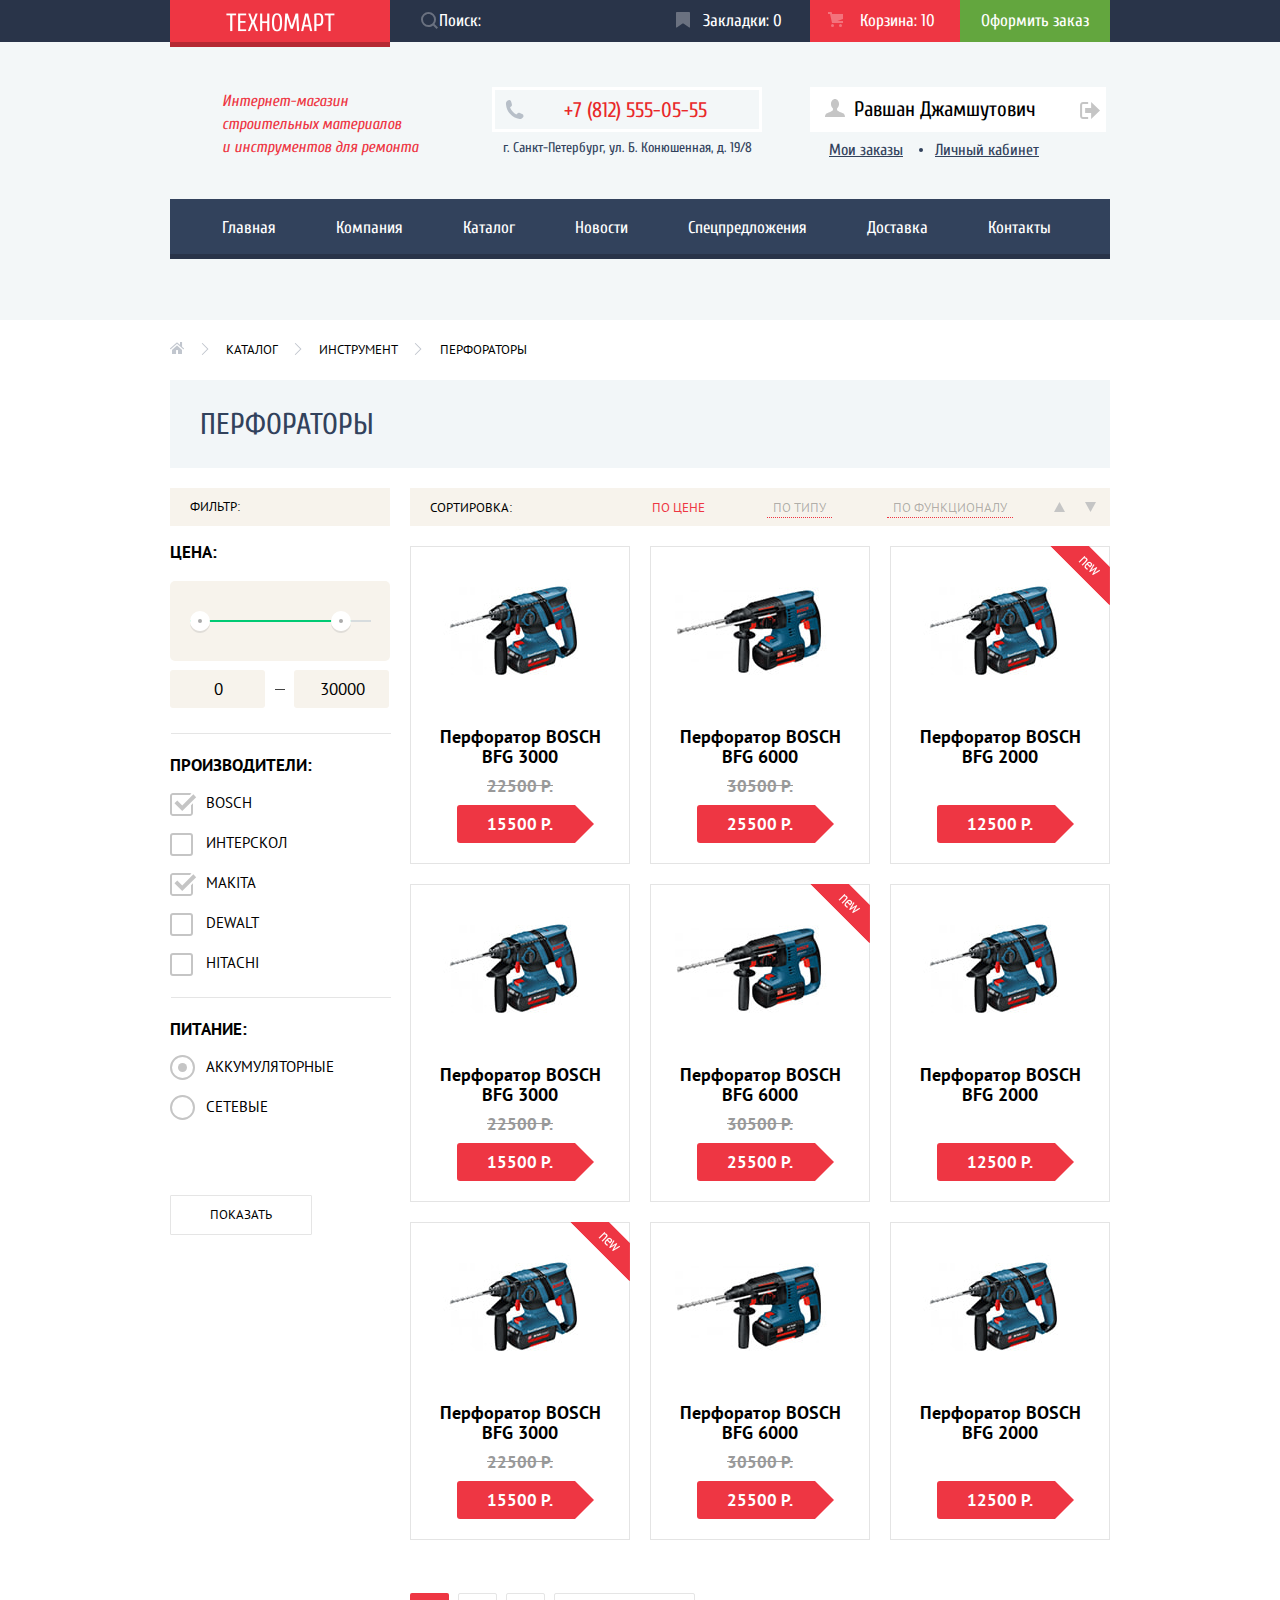
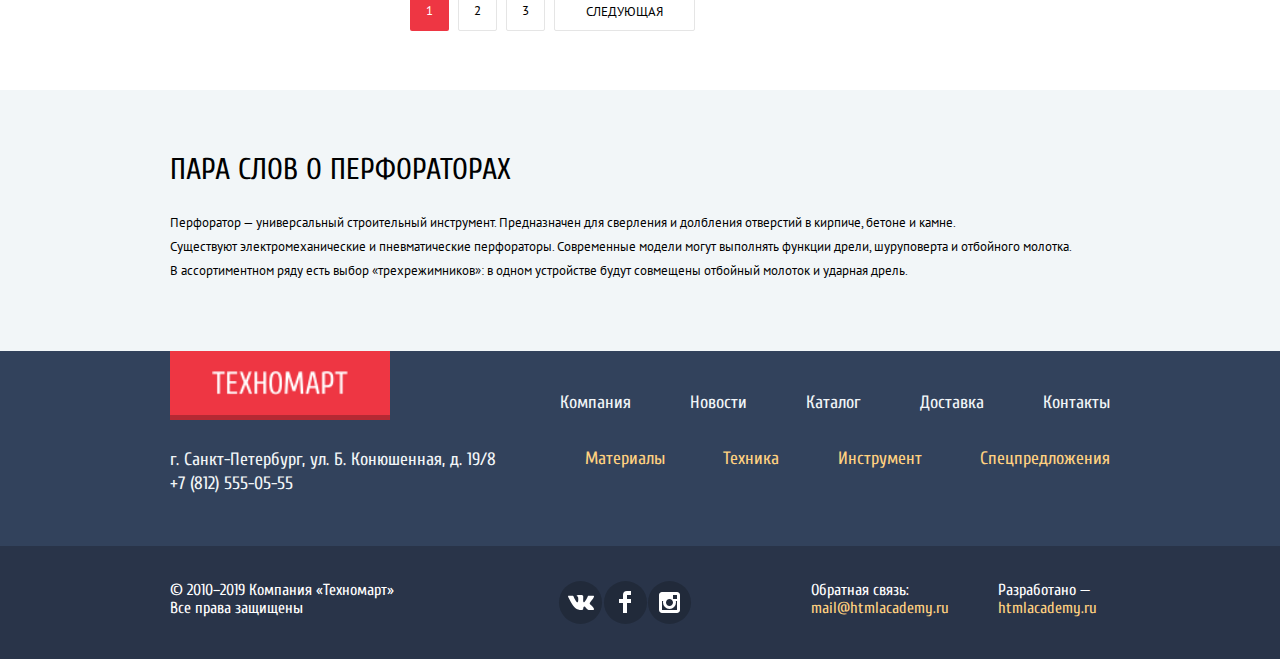
==== catalog.html @ a57664f5 "Правки по базовым криетриям v1" ====
<!DOCTYPE html>
<html lang="ru">
  <head>
    <meta http-equiv="content-type" content="text/html; charset=utf-8">
    <title>HTML Academy: Каталог - Техномарт</title>
    <link href="https://fonts.googleapis.com/css?family=Cuprum:400,400i,700&display=swap&subset=cyrillic" rel="stylesheet">
    <link href="https://fonts.googleapis.com/css?family=PT+Sans:400,700&display=swap&subset=cyrillic" rel="stylesheet">
    <link rel="stylesheet" href="css/normalize.css">
    <link rel="stylesheet" href="css/style-catalog.css">
  </head>

  <body>
    <header class="header">
      <div class="header__top">
        <div class="container">
          <div class="logo">
            <a href="index.html">
              <img src="img/logo.png" width="109" height="18" alt="Логотип" class="header__logo">
            </a>
          </div>
          <form class="options-form" action="#" method="post">
            <input type="search" name="options-search" placeholder="Поиск:"  class="search-input search-input_type_input" id="search-field"> 
            <label for="search-field">&nbsp;</label>
          </form> 
          <div class="header__options">
            <ul class="options-list">
              <li class="options-list__item">
                <a class="options-list__bookmarks-link" href="#">Закладки: 0</a>
              </li>
              <li class="options-list__item">
                <a class="options-list__cart-link" href="#">Корзина: 10</a>
              </li>
              <li class="options-list__item">
                <a class="options-list__issue-link" href="#">Оформить заказ</a>
              </li> 
            </ul>
          </div>
        </div>
      </div>
        <div class="container">
          <div class="header__inner">
            <p class="header__dscr"><em>Интернет-магазин
            строительных материалов<br>
            и инструментов
            для ремонта</em></p>
            <div class="header-contacts">  
              <span class="header-contacts__number">+7 (812) 555-05-55</span>
              <span class="header-contacts__address">г. Санкт-Петербург, ул. Б.     Конюшенная, д. 19/8</span>
            </div>
            <div class="personal">
              <div class="personal__top">
                <a class="personal__name" href="#"><span  class="personal__name-text">Равшан Джамшутович</span></a>
                <a class="personal__logout" href="#">
                  <svg class="personal__logout-icon" xmlns="http://www.w3.org/2000/svg" width="21" height="17" viewBox="0 0 21 17"><g fill="#c5c5c5"><path class="personal__logout-icon" fill="#c5c5c5" d="M21 8.5L12.125 0v6h-6v5h6v6z"/><path class="personal__logout-icon" fill="#c5c5c5" d="M3.106 13.952V3.048c.018-.376.171-1.057 1.01-1.057h5.027V0H4.116C1.938 0 1.112 1.81 1.087 3.027v10.946C1.112 15.189 1.938 17 4.116 17h5.027v-1.99H4.116c-.839 0-.992-.683-1.01-1.058z"/></g></svg>
                </a>
              </div>
              <div class="personal__bottom">
                <a class="personal__orders" href="#">Мои заказы</a>
                <a class="personal__cabinet" href="#">Личный кабинет</a>
              </div> 
            </div>
          </div>   
          <nav class="menu">
            <ul class="menu-list">
              <li class="menu-list__item"><a class="menu-list__link" href="#">Главная</a></li>
              <li class="menu-list__item"><a class="menu-list__link" href="#">Компания</a></li>
              <li class="menu-list__item"><a class="menu-list__link" href="#">Каталог</a></li>
              <li class="menu-list__item"><a class="menu-list__link" href="#">Новости</a></li>
              <li class="menu-list__item"><a class="menu-list__link" href="#">Спецпредложения</a></li>
              <li class="menu-list__item"><a class="menu-list__link" href="#">Доставка</a></li>
              <li class="menu-list__item"><a class="menu-list__link" href="#">Контакты</a></li>
            </ul>
          </nav> 
        </div>
    </header>
    
    <main>
      <section class="top-catalog">
        <div class="container">
          <ul class="breadcrumbs">
            <li><a class="breadcrumbs__home" href="index.html"><img src="img/icon-home.png" alt="Иконка дома"></a></li>
            <li class="breadcrumbs__item"><a class="breadcrumbs__link" href="#">Каталог</a></li>
            <li class="breadcrumbs__item"><a class="breadcrumbs__link" href="#">Инструмент</a></li>
            <li class="breadcrumbs__item"><a class="breadcrumbs__link breadcrums__link-current" href="#">Перфораторы</a></li>
          </ul>
          <h1 class="top-catalog__title">Перфораторы</h1>
        </div>
      </section>

      <section class="catalog-inner">
        <div class="container">
          <div class="filter">
            <h2 class="visually-hidden">Фильтр товаров</h2>
            <div class="filter__price">
              <span class="filter__price-title">Фильтр:</span>
              <div class="filter__range">
                <h3 class="filter__range-name">Цена:</h3>
                <div class="filter__range-top">
                  <div class="filter__range-input"></div>
                </div>
                <div class="filter__range-bottom">
                  <input type="number" name="min-price" value="0" class="filter__price-start">
                  <input type="number" name="max-price" value="30000" class="filter__price-end">
                </div> 
              </div>
            </div>
            <form class="filter__brands" action="#" method="POST">
              <fieldset class="filter__brands-fieldset">
                <legend class="filter__brands-name" >Производители:</legend>
                <ul class="filter__brands-list">
                  <li class="filter__option">
                    <input class="filter-input filter-input_type_checkbox visually-hidden"  type="checkbox" name="bosch" id="brand-bosch"  checked>
                    <label for="brand-bosch" class="filter__label">BOSCH</label>
                  </li>
                  <li class="filter__option">
                    <input class="filter-input filter-input_type_checkbox visually-hidden"  type="checkbox" name="inter" id="brand-inter">
                    <label for="brand-inter" class="filter__label">ИНТЕРСКОЛ</label>
                  </li>
                  <li class="filter__option">
                    <input class="filter-input filter-input_type_checkbox visually-hidden"  type="checkbox" name="makita" id="brand-makita"  checked>
                    <label for="brand-makita" class="filter__label">MAKITA</label>
                  </li>
                  <li class="filter__option">
                    <input class="filter-input filter-input_type_checkbox visually-hidden"  type="checkbox" name="dewalt" id="brand-dewalt">
                    <label for="brand-dewalt" class="filter__label">DEWALT</label>
                  </li>
                  <li class="filter__option">
                    <input class="filter-input filter-input_type_checkbox visually-hidden"  type="checkbox" name="hitachi" id="brand-hitachi">
                    <label for="brand-hitachi" class="filter__label">HITACHI</label>
                  </li>
                </ul>
              </fieldset>
              <fieldset class="filter__brands-fieldset">
                <legend class="filter__brands-name">Питание:</legend>
                <ul class="filter-power"> 
                  <li class="filter__option">
                    <input class="filter-input filter-input_type_radio visually-hidden"   type="radio" name="power-radio" id="battery" checked>
                    <label for="battery" class="filter__label">АККУМУЛЯТОРНЫЕ</label>
                  </li>
                  <li class="filter__option">
                    <input class="filter-input filter-input_type_radio visually-hidden"   type="radio" name="power-radio" id="web">
                    <label for="web" class="filter__label">СЕТЕВЫЕ</label>
                  </li>
                </ul>
              </fieldset>  
                <input type="submit" class="filter__btn" value="Показать">
            </form>
          </div>
        
        <div class="products">
          <div class="products__sorting">
            <span class="products__sorting-name">Сортировка:</span> 
            <ul class="sorting-list"> 
              <li class="sorting-list__item"><button class="sorting-list__btn sorting-list__btn_current" type="button">По цене</button></li>
              <li class="sorting-list__item"><button class="sorting-list__btn" type="button">По типу</button></li>
              <li class="sorting-list__item"><button class="sorting-list__btn" type="button">По функционалу</button></li>
              <li class="sorting-list__item">
                <div>
                  <a href="#" class="products__sorting-dirup">
                    <svg xmlns="http://www.w3.org/2000/svg" width="11" height="10" viewBox="0 0 11 10"><path class="dirup-path" fill="#c5c5c5" d="M5.5 0L0 10h11z"/></svg>
                  </a>
                  <a href="#" class="products__sorting-dirdown">
                    <svg xmlns="http://www.w3.org/2000/svg" width="11" height="10" viewBox="0 0 11 10"><path class="dirdown-path" fill="#c5c5c5" d="M5.5 10L0 0h11"/></svg>
                  </a>
                </div>
              </li>
            </ul>
          </div>
          <h2 class="visually-hidden">Список продуктов</h2>
          <ul class="products__list">
            <li class="product__list-item">
              <div class="action">
                <a class="action__btn-buy" href="#">Купить</a>
                <button type="button" class="action__btn-bookmarks">В Закладки</button>
              </div>
              <img src="img/perforator-1.jpg" alt="Перфоратор BOSCH BFG 3000">
              <h3 class="product__list-title">
                <a href="#">
                  <span class="product__list-name">Перфоратор BOSCH BFG 3000</span>
                </a>
              </h3>
              <span class="product__list-price">22500 Р.</span>
              <a class="price-btn" href="#">15500 Р.</a>
            </li>
            <li class="product__list-item">
              <div class="action">
                <a class="action__btn-buy" href="#">Купить</a>
                <button type="button" class="action__btn-bookmarks">В Закладки</button>
              </div>
              <img src="img/perforator-2.jpg" alt="Перфоратор BOSCH BFG 6000">
              <h3 class="product__list-title">
                <a href="#">
                  <span class="product__list-name">Перфоратор BOSCH BFG 6000</span>
                </a>
              </h3>
              <span class="product__list-price">30500 Р.</span>
              <a class="price-btn" href="#">25500 Р.</a>
            </li>
            <li class="product__list-item non-discount">
              <div class="action">
                <a class="action__btn-buy" href="#">Купить</a>
                <button type="button" class="action__btn-bookmarks">В Закладки</button>
              </div>
              <div class="product__list-flag flag-new">новинка</div>
              <img src="img/perforator-1.jpg" alt="Перфоратор BOSCH BFG 2000">
              <h3 class="product__list-title">
                <a href="#">
                  <span class="product__list-name">Перфоратор BOSCH BFG 2000</span>
                </a>
              </h3>
              <a class="price-btn" href="#">12500 Р.</a>
            </li>
            <li class="product__list-item">
              <div class="action">
                <a class="action__btn-buy" href="#">Купить</a>
                <button type="button" class="action__btn-bookmarks">В Закладки</button>
              </div>
              <img src="img/perforator-1.jpg" alt="Перфоратор BOSCH BFG 3000">
              <h3 class="product__list-title">
                <a href="#">
                  <span class="product__list-name">Перфоратор BOSCH BFG 3000</span>
                </a>
              </h3>
              <span class="product__list-price">22500 Р.</span>
              <a class="price-btn" href="#">15500 Р.</a>
            </li>
            <li class="product__list-item">
              <div class="action">
                <a class="action__btn-buy" href="#">Купить</a>
                <button type="button" class="action__btn-bookmarks">В Закладки</button>
              </div>
              <div class="product__list-flag flag-new">новинка</div>
              <img src="img/perforator-2.jpg" alt="Перфоратор BOSCH BFG 6000">
              <h3 class="product__list-title">
                <a href="#">
                  <span class="product__list-name">Перфоратор BOSCH BFG 6000</span>
                </a>
              </h3>
              <span class="product__list-price">30500 Р.</span>
              <a class="price-btn" href="#">25500 Р.</a>
            </li>
            <li class="product__list-item non-discount">
              <div class="action">
                <a class="action__btn-buy" href="#">Купить</a>
                <button type="button" class="action__btn-bookmarks">В Закладки</button>
              </div>
              <img src="img/perforator-1.jpg" alt="Перфоратор BOSCH BFG 2000">
              <h3 class="product__list-title">
                <a href="#">
                  <span class="product__list-name">Перфоратор BOSCH BFG 2000</span>
                </a>
              </h3>
              <a class="price-btn" href="#">12500 Р.</a>
            </li>
            <li class="product__list-item">
              <div class="action">
                <a class="action__btn-buy" href="#">Купить</a>
                <button type="button" class="action__btn-bookmarks">В Закладки</button>
              </div>
              <div class="product__list-flag flag-new">новинка</div>
              <img src="img/perforator-1.jpg" alt="Перфоратор BOSCH BFG 3000">
              <h3 class="product__list-title">
                <a href="#">
                  <span class="product__list-name">Перфоратор BOSCH BFG 3000</span>
                </a>
              </h3>
              <span class="product__list-price">22500 Р.</span>
              <a class="price-btn" href="#">15500 Р.</a>
            </li>
            <li class="product__list-item">
              <div class="action">
                <a class="action__btn-buy" href="#">Купить</a>
                <button type="button" class="action__btn-bookmarks">В Закладки</button>
              </div>
              <img src="img/perforator-2.jpg" alt="Перфоратор BOSCH BFG 6000">
              <h3 class="product__list-title">
                <a href="#">
                  <span class="product__list-name">Перфоратор BOSCH BFG 6000</span>
                </a>
              </h3>
              <span class="product__list-price">30500 Р.</span>
              <a class="price-btn" href="#">25500 Р.</a>
            </li>
            <li class="product__list-item non-discount">
              <div class="action">
                <a class="action__btn-buy" href="#">Купить</a>
                <button type="button" class="action__btn-bookmarks">В Закладки</button>
              </div>
              <img src="img/perforator-1.jpg" alt="Перфоратор BOSCH BFG 2000">
              <h3 class="product__list-title">
                <a href="#">
                  <span class="product__list-name">Перфоратор BOSCH BFG 2000</span>
                </a>
              </h3>
              <a class="price-btn" href="#">12500 Р.</a>
            </li>
          </ul>
          <ul class="products__pagination">
            <li class="pagination-item pagination-item_current"><a class="pagination-item__link_current" href="#">1</a></li>
            <li class="pagination-item"><a class="pagination-item__link" href="#">2</a></li>
            <li class="pagination-item"><a class="pagination-item__link" href="#">3</a></li>
            <li class="pagination-item"><a class="pagination-item__link pagination-next" href="#">Следующая</a></li>
          </ul>
        </div>
      </div>
      </section>

      <section class="perforators-info">
        <div class="container">
          <h2 class="perforators-info__title">Пара слов о перфораторах</h2>
          <p class="perforators-info__text">Перфоратор — универсальный строительный инструмент. Предназначен для сверления и долбления отверстий в кирпиче, бетоне и камне.<br>
          Существуют электромеханические и пневматические перфораторы. Современные модели могут выполнять функции дрели, шуруповерта и отбойного молотка.<br> 
          В ассортиментном ряду есть выбор «трехрежимников»: в одном устройстве будут совмещены отбойный молоток и ударная дрель.</p>
        </div>
      </section>
    </main>

    <footer class="footer">
      <div class="container">
        <div class="footer__top">
          <div class="footer__logo">
            <a href="index.html" class="footer__logo-link">
              <img src="img/logo.png" width="136" height="21" alt="Логотип" class="footer-pic">
            </a>
            <p class="footer__logo-text">г. Санкт-Петербург, ул. Б. Конюшенная, д. 19/8<br>
              +7 (812) 555-05-55</p>
          </div>
            <div class="footer__lists">     
              <ul class="footer-nav">
                <li><a class="footer-nav__link" href="#">Компания</a></li>
                <li><a class="footer-nav__link" href="#">Новости</a></li>
                <li><a class="footer-nav__link" href="#">Каталог</a></li>
                <li><a class="footer-nav__link" href="#">Доставка</a></li>
                <li><a class="footer-nav__link" href="#">Контакты</a></li>
              </ul>
              <ul class="footer-products">
                <li><a class="footer-products__link" href="#">Материалы</a></li>
                <li><a class="footer-products__link" href="#">Техника</a></li>
                <li><a class="footer-products__link" href="#">Инструмент</a></li>
                <li><a class="footer-products__link" href="#">Спецпредложения</a></li>
              </ul>
            </div>          
        </div>
      </div>
      <div class="footer__bottom">
        <div class="container">
          <p class="footer__bottom-copyright">© 2010–2019 Компания «Техномарт»
          Все права защищены</p>
          <ul class="social-icon">
            <li class="social-icon__item"><a href="#" class="social-icon__link"><span class="visually-hidden">Вконтакте</span>
              <svg xmlns="http://www.w3.org/2000/svg" width="26" height="15" viewBox="0 0 26 15"><path fill="#FFF" d="M16.138 11.51c.956-.309 2.18 2.04 3.483 2.939.978.681 1.727.534 1.727.534l3.473-.05s1.815-.112.957-1.554c-.071-.12-.503-1.069-2.585-3.022-2.177-2.043-1.882-1.712.739-5.244 1.597-2.153 2.236-3.468 2.036-4.028-.192-.539-1.365-.399-1.365-.399L20.69.713c-.381.001-.704.119-.851.515-.003.004-.621 1.666-1.445 3.079-1.741 2.989-2.436 3.148-2.724 2.961-.661-.433-.494-1.737-.494-2.664 0-2.897.432-4.105-.846-4.417-.427-.104-.739-.172-1.828-.182-1.392-.021-2.574 0-3.244.329-.445.223-.786.712-.579.74.26.035.843.16 1.155.586.401.552.389 1.789.389 1.789s.229 3.411-.54 3.834c-.528.29-1.25-.302-2.803-3.016-.793-1.388-1.392-2.922-1.392-2.922s-.116-.285-.326-.441c-.25-.185-.6-.244-.6-.244L.848.684S.29.7.085.946c-.182.218-.015.668-.015.668s2.909 6.881 6.203 10.347c3.02 3.182 6.452 2.971 6.452 2.971h1.555s.469-.054.709-.312c.224-.24.214-.691.214-.691s-.031-2.109.935-2.419z"/></svg>
            </a></li>
            <li class="social-icon__item"><a href="#" class="social-icon__link"><span class="visually-hidden">Фейсбук</span>
              <svg xmlns="http://www.w3.org/2000/svg" width="12" height="22" viewBox="0 0 12 22"><path fill="#FFF" d="M12 4V0H8a4 4 0 0 0-4 4v4H0v4h4v10h4V12h4V8H8V4h4z"/></svg>
            </a></li>
            <li class="social-icon__item"><a href="#" class="social-icon__link"><span class="visually-hidden">Инстаграмм</span>
              <svg xmlns="http://www.w3.org/2000/svg" width="21" height="21" viewBox="0 0 21 21"><path fill="#FFF" d="M18 0H3C1.35 0 0 1.35 0 3v15c0 1.65 1.35 3 3 3h15c1.65 0 3-1.35 3-3V3c0-1.65-1.35-3-3-3zm-7.5 7c1.93 0 3.5 1.57 3.5 3.5S12.43 14 10.5 14 7 12.43 7 10.5 8.57 7 10.5 7zM18 18H3V9h1.181A6.504 6.504 0 0 0 4 10.5a6.5 6.5 0 1 0 13 0 6.45 6.45 0 0 0-.181-1.5H18v9zm0-11h-4V3h4v4z"/></svg></a></li>
          </ul>
            <div class="footer__bottom-connect">
              <span>Обратная связь:</span>
              <a href="mailto:mail@htmlacademy.ru" class="connect-link">mail@htmlacademy.ru</a>
            </div>
            <div class="footer__bottom-develop">
              <span>Разработано —</span>
              <a href="https://htmlacademy.ru/intensive/htmlcss" class="develop-link">htmlacademy.ru</a>
            </div>
        </div>  
      </div>
    </footer>
    
    <section class="products-popup">
        <button type="button" class="products-close">
          <span class="visually-hidden">Закрыть</span>
        </button>
        <h3 class="products-popup__title">Товар добавлен в корзину!</h3>
        <div class="products-popup__btn-section">
          <a href="#" class="products__popup btn-issue">Оформить заказ</a>
          <button type="button" class="products__popup btn-cont">Продолжить покупки</button>
        </div>
    </section>

    <script src="js/catalog.js"></script>
  </body>
</html>
---- css/style-catalog.css ----
html {
  box-sizing: border-box;
}

body {
	font-weight: 400;
	font-family: 'PT Sans', Arial, sans-serif;
	line-height: 24px;
	color: #000000;
  font-size: 13px;
}

*, *::before, *::after { 
  box-sizing: inherit; 
}

.container {
  max-width: 960px;
  margin: 0 auto;
  padding: 0 10px;
}

.visually-hidden {
  position: absolute;
  width: 1px;
  height: 1px;
  margin: -1px;
  border: 0;
  padding: 0;
  clip: rect(0 0 0 0);
  overflow: hidden;
}

a {
  text-decoration: none;
}

img {
  max-width: 100%;
  height: auto;
}

.visually-hidden:not(:focus):not(:active),
input[type='checkbox'].visually-hidden,
input[type='radio'].visually-hidden {
  position: absolute;

  width: 1px;
  height: 1px;
  margin: -1px;
  border: 0;
  padding: 0;

  white-space: nowrap;

  clip-path: inset(100%);
  clip: rect(0 0 0 0);
  overflow: hidden;
}

.header {
  background-color: #f3f7f8;
  min-height: 320px;
}

.header__top {
  background-color: #293449;
  height: 42px;
  margin-bottom: 45px;
}

.header__top .container {
  display: flex;
  justify-content: flex-start;
  
}

.logo {
  background-color: #ee3643;
  width: 220px;
  height: 47px;
  text-align: center;
  padding-top: 13px;
  box-shadow: inset 0px -5px 0 0 rgba(0, 0, 0, 0.24);
}

.header__logo {
  text-align: center;
}

.logo:hover {
  background-color: #ca2c37;
}

.logo:active {
  background-color: #ba2732;
}

.options-form {
  margin-left: 47px;
  margin-top: 10px;
}

.search-input {
  background: none;
  border: none;
  color: #000000;
  font-family: 'Cuprum', Arial, sans-serif;
  font-size: 17px;
  line-height: 18px;
}

.search-input + label {
  position: relative;
  display: block;
  font-size: 0;
  
}

.search-input + label::before {
  content: '';
  background-image: url('../img/icon-search.svg');
  background-repeat: no-repeat;
  position: absolute;
  width: 17px;
  height: 17px;
  opacity: 0.3;
  right: 173px;
  top: -22px;
}

.search-input:hover + label::before {
  opacity: 1;
}

.search-input:focus {
  background-color: #ffffff;
}

.search-input:focus + label::before {
  opacity: 1;
  background-image: url('../img/icon-search-focus.png');
}


.search-input::-webkit-input-placeholder { 
  color: #ffffff; 
}
.search-input::-moz-placeholder { 
  color: #ffffff; 
  opacity: 1;
}
.search-input:-moz-placeholder {
  color: #ffffff; 
  opacity: 1;
}
.search-input:-ms-input-placeholder { 
  color: #ffffff; 
}

.search-input:focus::-webkit-input-placeholder { 
  color: #000000; 
}
.search-input:focus::-moz-placeholder { 
  color: #000000; 
  opacity: 1;
}
.search-input:focus:-moz-placeholder { 
  color: #000000; 
  opacity: 1;
}
.search-input:focus:-ms-input-placeholder { 
  color: #000000; 
}

.header__options {
  font-family: 'Cuprum', Arial, sans-serif;
  font-size: 17px;
  line-height: 18px;
  margin-left: auto;
}

.options-list {
  list-style: none;
  display: flex;
  margin: 0;
  min-height: 42px;
  align-items: center;
}

.options-list__bookmarks-link {
  position: relative;
  display: inline-block;
  margin-right: 28px;
}

.options-list__bookmarks-link::before {
  content: '';
  background-image: url('../img/icon-bookmark.svg');
  width: 14px;
  height: 16px;
  background-repeat: no-repeat;
  opacity: 0.3;
  position: absolute;
  left: -27px;
}

.options-list__cart-link {
  position: relative;
  background-color: #ee3643;
  display: inline-block;
  padding-top: 12px;
  padding-bottom: 12px;
  padding-left: 50px;
  padding-right: 25px;

}

.options-list__cart-link::before {
  content: '';
  background-image: url('../img/icon-cart.svg');
  width: 15px;
  height: 15px;
  background-repeat: no-repeat;
  opacity: 0.3;
  position: absolute;
  left: 18px;
}

.options-list__bookmarks-link,
.options-list__cart-link,
.options-list__issue-link {
  color: #ffffff;
  
}

.options-list__issue-link {
  background-color: #63a63e;
  padding: 12px 21px;
  display: inline-block;
}

.options-list__bookmarks-link:hover::before,
.options-list__bookmarks-link:focus::before,
.options-list__cart-link:hover::before,
.options-list__cart-link:focus::before {
  opacity: 1;
}

.options-list__bookmarks-link:active,
.options-list__cart-link:active{
  opacity: 0.6;
}

.options-list__bookmarks-link:active::before,
.options-list__cart-link:active::before,
.options-list__issue-link:active{
  opacity: 0.5;
}

.options-list__issue-link:hover,
.options-list__issue-link:focus {
  background-color: #5fbb2d;
}

.options-list__issue-link:active {
  background-color: #518534;
}

.header__inner {
  display: flex;
  justify-content: space-between;
  align-items: flex-start;
  margin-bottom: 36px;
  flex-wrap: wrap;
}

.header__dscr {
  font-family: 'Cuprum', Arial, sans-serif;
  color: #ee3643;
  font-size: 16px;
  line-height: 23px;
  margin: 0;
  padding: 0;
  margin-left: 52px;
  width: 197px;
  margin-top: 3px;
}

.header-contacts {
  width: 270px;
  display: flex;
  flex-direction: column;
  margin-left: 25px;
}

.header-contacts__number {
  font-family: 'Cuprum', Arial, sans-serif;
  font-size: 21px;
  line-height: 21px;
  color: #e9292a;
  position: relative;
  border: solid 3px #ffffff;
  padding-top: 10px;
  padding-bottom: 8px;
  padding-left: 69px;
  margin-bottom: 4px;

}

.header-contacts__number::before {
  content: '';
  background-image: url('../img/icon-phone.svg');
  background-repeat: no-repeat;
  position: absolute;
  width: 19px;
  height: 19px;
  left: 10px;
}

.header-contacts__address {
  font-family: 'Cuprum', Arial, sans-serif;
  font-size: 14px;
  line-height: 24px;
  text-align: center;
  color: #32425c;
}


.personal {
  width: 300px;
}

.personal__name {
  font-family: 'Cuprum', Arial, sans-serif;
  font-size: 21px;
  line-height: 21px;
  position: relative;
  color: inherit;
  background-color: #ffffff;
  padding-top: 12px;
  padding-bottom: 12px;
  padding-right: 70px;
  padding-left: 44px;
  display: inline-block;
}

.personal__name::before {
  content: '';
  background-image: url('../img/icon-user.svg');
  width: 20px;
  height: 18px;
  background-repeat: no-repeat;
  position: absolute;
  left: 15px;
}

.personal__name:hover::before,
.personal__name:focus::before {
  background-image: url('../img/icon-user-hover.svg');
}


.personal__name:active::before {
  background-image: url('../img/icon-user.svg');
}

.personal__name:active .personal__name-text{
  opacity: 0.3;
}

.personal__top {
  position: relative;
  margin-bottom: 7px;
}

.personal__logout {
  position: absolute;
  width: 28px;
  height: 28px;
  top: 15px;
  right: 3px;
}

.personal__logout-icon:hover .personal__logout-icon,
.personal__logout-icon:focus .personal__logout-icon {
  fill: #32425c;
}

.personal__bottom {
  margin-left: 19px;
}

.personal__orders,
.personal__cabinet {
  font-family: 'Cuprum', Arial, sans-serif;
  font-size: 16px;
  line-height: 18px;
  color: #32425c;
  text-decoration: underline;
}

.personal__orders {
  margin-right: 29px;
  position: relative;
}

.personal__orders::after {
  content: '';
  width: 4px;
  height: 4px;
  background-color: #32425c;
  position: absolute;
  border-radius: 50%;
  top: 7px;
  right: -20px;
}


.personal__orders:hover,
.personal__cabinet:hover,
.personal__orders:active,
.personal__cabinet:active {
  color: #ee3643;
}

.personal__orders:active,
.personal__cabinet:active {
  color: #32425c;
  opacity: 0.3;
}

.menu {
  background-color: #32425c;
  box-shadow: inset 0px -5px 0 0 #293449;
}

.menu-list {
  list-style: none;
  display: flex;
  padding: 0;
  margin: 0;
}

.menu-list__link {
  font-family: 'Cuprum', Arial, sans-serif;
  font-size: 17px;
  line-height: 17px;
  color: #ffffff;
  display: block;
  padding: 20px 30px 23px;
  vertical-align: middle;
}

.menu-list__item:first-child  .menu-list__link {
  padding-left: 52px;
}

.menu-list__item:last-child  .menu-list__link {
  padding-right: 61px;
}


.menu-list__link:hover,
.menu-list__link:focus {
  background-color: #293449;
}

.menu-list__link:active {
  opacity: 0.5;
  background-color: #1d2739;
}

.breadcrumbs {
  list-style: none;
  width: 357px;
  display: flex;
  justify-content: space-between;
  flex-wrap: wrap;
  align-items: center;
  min-height: 60px;
  margin: 0;
  padding: 0;
}

.breadcrumbs__link {
  color: #000000;
  text-transform: uppercase;
  font-size: 13px;
  line-height: 18px;
  font-weight: 400;
  position: relative;
}

.breadcrumbs__link::before {
  content: '';
  background-image: url('../img/icon-right-small.svg');
  width: 8px;
  height: 12px;
  position: absolute;
  top: 2px;
}

.breadcrumbs__item:nth-child(2)  .breadcrumbs__link::before {
  right: 69px;
}

.breadcrumbs__item:nth-child(3)  .breadcrumbs__link::before {
  right: 96px;
}

.breadcrumbs__item:nth-child(4)  .breadcrumbs__link::before {
  right: 105px;
}

.top-catalog__title {
  font-family: 'Cuprum', Arial, sans-serif;
  font-size: 30px;
  font-weight: 400;
  line-height: 30px;
  text-transform: uppercase;
  color: #32425c;
  background-color: #f2f6f8;
  margin: 0;
  padding-top: 30px;
  padding-bottom: 28px;
  padding-left: 30px;
  margin-bottom: 20px;
}

.catalog-inner .container {
  display: flex;
  justify-content: space-between;
}

.filter {
  min-height: 750px;
  min-width: 220px;
  margin-right: 20px;
}

.filter__price {
  margin-bottom: 42px;
}

.filter__price-title {
  line-height: 18px;
  text-transform: uppercase;
  background-color: #f7f3ec;
  padding: 10px;
  padding-left: 20px;
  display: block;
  margin-bottom: 11px;
}

.filter__range-name {
  font-size: 17px;
  line-height: 30px;
  font-weight: 700;
  text-transform: uppercase;
  margin: 0;
  margin-bottom: 14px;
}

.filter__range-top {
  background-color: #f7f3ec;
  border-radius: 5px;
  height: 80px;
  margin-bottom: 9px;
  position: relative;
}

.filter__range-top::after {
  content: '';
  position: absolute;
  width: 20px;
  height: 2px;
  background-color: #d7dcde;
  top: 39px;
  right: 19px;
}

.filter__range-input {
  width: 180px;
  height: 2px;
  background-color: #00ca74;
  position: absolute;
  top: 39px;
  left: 20px;
}

.filter__range-input::before,
.filter__range-input::after {
  content: '';
  position: absolute;
  background-image: url('../img/filter-button.svg');
  background-repeat: no-repeat;
  width: 20px;
  height: 22px;
  top: -9px;
  left: 0px;
  cursor: pointer;
}

.filter__range-input::after {
  left: 141px;
}

.filter__price-start,
.filter__price-end {
  display: inline-block;
  text-align: center;
  vertical-align: middle;
  font-weight: 400;
	font-family: 'PT Sans', Arial, sans-serif;
	line-height: 18px;
	color: #000000;
  font-size: 17px;
  background-color:  #f7f3ec;
  border-radius: 3px;
  width: 95px;
  height: 38px;
  padding-left: 18px;
  border: none;
}

.filter__price-end {
  margin-left: 26px;
}

.filter__range-bottom {
  position: relative;
}

.filter__range-bottom::before {
  content: '';
  position: absolute;
  width: 10px;
  height: 1px;
  background-color: #444444;
  left: 105px;
  top: 19px;
}

.filter__brands-fieldset {
  border: none;
  padding: 0;
  margin: 0;
  margin-bottom: 11px;
}

.filter__brands-name {
  font-size: 17px;
  font-weight: 700;
  line-height: 30px;
  text-transform: uppercase;
  margin: 0;
  padding: 0;
  position: relative;
  margin-bottom: 13px;
}

.filter__brands-name::before {
  content: '';
  width: 220px;
  height: 1px;
  background-color: #e5e5e5;
  position: absolute;
  top: -17px;
  left: 1px;
}

.filter__brands-list{
  list-style: none;
  margin: 0;
  padding: 0;
  margin-bottom: 30px;
}

.filter__label {
  font-weight: 400;
  font-family: 'PT Sans', Arial, sans-serif;
  font-size: 15px;
	line-height: 20px;
  color: #000000;
  position: relative;
  display: block;
  cursor: pointer;
  user-select: none;

}

.filter__option {
  margin-bottom: 20px;
  padding-left: 36px;
}


.filter-input_type_checkbox + .filter__label::before {
  content: '';
  position: absolute;
  width: 23px;
  height: 23px;
  border: 2px solid #c5c5c5;
  border-radius: 3px;
  top: 0;
  left: -36px;
}

.filter-input_type_checkbox:checked + .filter__label::after {
  content: '';
  position: absolute;
  width: 27px;
  height: 23px;
  background-image: url('../img/checkbox-on.svg');
  background-repeat: no-repeat;
  background-position: 0 0;
  top: 0;
  left: -36px;
}

.filter-input_type_checkbox:checked + .filter__label::before {
  border: none;
}

.filter-input_type_radio + .filter__label::before {
  content: '';
  position: absolute;
  width: 25px;
  height: 25px;
  border: 2px solid #c5c5c5;
  border-radius: 50%;
  top: -2px;
  left: -36px;
}

.filter-input_type_radio:checked + .filter__label::after {
  content: '';
  position: absolute;
  width: 9px;
  height: 9px;
  background-repeat: no-repeat;
  background-position: 0 0;
  background-color: #c5c5c5;
  border-radius: 50%;
  top: 6px;
  left: -28px;
}


.filter-input:disabled + label {
  opacity: 0.4;
}

.filter-power {
  list-style: none;
  margin: 0;
  padding: 0;
  margin-bottom: 67px;
}

.filter__btn {
  line-height: 18px;
  text-transform: uppercase;
  color: #000000;
  border: 1px solid #e5e5e5;
  border-radius: 1px;
  padding: 10px 39px;
  background-color: #ffffff;
  cursor: pointer;
}

.products__sorting {
  background-color: #f7f3ec;
  height: 38px;
  display: flex;
  flex-wrap: wrap;
  align-items: center;
  margin-bottom: 20px;
}

.products__sorting-name {
  line-height: 18px;
  text-transform: uppercase;
  margin-left: 20px;
}

.sorting-list {
  list-style: none;
  margin: 0;
  padding: 0;
  display: flex;
  width: 450px;
  justify-content: space-between;
  align-items: center;
  margin-left: 134px;
  min-height: 40px;
}

.sorting-list__item:last-child {
  margin-left: -15px;
}

.products__sorting-dirdown {
  margin-left: 17px;
}

.sorting-list__btn {
  border: none;
  text-transform: uppercase;
  color: rgba(0, 0, 0, 0.3);
  border-bottom: 1px dotted #ee3643;
  background: none;
  cursor: pointer;
}

.sorting-list__btn:hover,
.sorting-list__btn:focus {
  border-bottom: 1px solid #ee3643;
  color: #000000;
}

.sorting-list__btn_current {
  opacity: 1;
  color: #ee3643;
  border-bottom: none;
} 

.sorting-list .sorting-list__btn_current:hover,
.sorting-list .sorting-list__btn_current:focus {
  opacity: 1;
  color: #ee3643;
  border-bottom: none;
}

.products__sorting-dirdown:hover .dirdown-path,
.products__sorting-dirdown:focus .dirdown-path,
.products__sorting-dirup:hover .dirup-path,
.products__sorting-dirup:focus .dirup-path {
  fill: #231f20;
}

.products__list {
  list-style: none;
  margin: 0;
  display: flex;
  flex-wrap: wrap;
  margin-bottom: 32px;
  padding: 0;
}

.product__list-item {
  border: 1px solid #e4e4e4;
  width: 220px;
  min-height: 318px;
  margin-bottom: 20px;
  margin-right: 20px;
  display: flex;
  flex-direction: column;
  align-items: center;
  position: relative;
}

.product__list-item:nth-child(3n) {
  margin-right: 0;
}

.product__list-item:hover {
  box-shadow: 0px 10px 25px 0 rgba(41, 52, 73, 0.5);
  transition-duration: 0.25s;
}

.product__list-title {
  margin: 0;
  margin-top: 10px;
  margin-bottom: 7px;
}

.product__list-name {
  font-size: 18px;
  font-weight: 700;
	font-family: 'PT Sans', Arial, sans-serif;
	line-height: 20px;
  color: #000000;
  margin: 0;
  padding: 0;
  text-align: center;
  display: inline-block;
  width: 190px;
}

.non-discount .product__list-name{
  margin-bottom: 31px;
}

.product__list-price {
  font-size: 17px;
  font-weight: 700;
  line-height: 18px;
  color: #999999;
  text-decoration: line-through;
  margin-bottom: 10px;
}

.product__list-item .price-btn {
  font-size: 17px;
  font-weight: 700;
  line-height: 18px;
  color: #ffffff;
  background-color: #ee3643;
  position: relative;
  padding: 10px 30px;
  border-radius: 3px;
}

.product__list-item .price-btn::after {
  content: '';
  position: absolute;
  top: 0px;
  right: -30px;
  width: 0;
  height: 0;
  border: 19px solid white;
  border-left-color: #ee3643;
  
}

.product__list-flag {
  position: absolute;
  top: -1px;
  right: -1px;
  width: 60px;
  height: 60px;
  text-indent: -1000px;
  overflow: hidden;
  z-index: 20;
}

.flag-new {
  background: url('../img/flag.png') no-repeat 0 0;
}

.product__list-item .action {
  position: absolute;
  top: 5px;
  left: 0;
  width: 218px;
  height: 88px;
  padding: 40px 0;
  background-color: rgba(255,255,255,0.9);
  z-index: 10;
  display: none;
}

.product__list-item:hover .action {
  display: block;
}

.action__btn-buy,
.action__btn-bookmarks {
  display: block;
  width: 135px;
  margin: 0 auto;
  margin-bottom: 7px;
  padding: 7px 0;
  background-color: #63a63e;
  border: 3px solid #63a63e;
  border-bottom-color: #367315;
  border-radius:3px;
  color: white;
  font-size: 14px;
  font-weight: normal;
  font-family: 'Cuprum', Arial, sans-serif;
  line-height: 18px;
  text-transform: uppercase;
  text-align: center;
  position: relative;
  cursor: pointer;
}

.action__btn-bookmarks {
  color: #32425c;
  background: white;
  border-bottom-color: #63a63e;
}

.action__btn-buy::before {
  content: '';
  background-image: url('../img/icon-cart.svg');
  width: 15px;
  height: 15px;
  opacity: 0.3;
  position: absolute;
  left: 15px;
}

.action__btn-buy:hover::before,
.action__btn-buy:focus::before{
  opacity: 1;
}

.action__btn-buy:hover {
  background-color: #5fbb2d;
}

.action__btn-buy:active {
  background-color: #518534;
}

.action__btn-bookmarks:hover {
  border-color: #32425c;
}

.action__btn-bookmarks:active {
  opacity: 0.3;
}

.products__pagination {
  list-style: none;
  padding: 0;
  margin: 0;
  display: flex;
  flex-wrap: wrap;
  height: 40px;
  width: 285px;
  justify-content: space-between;
  align-items: center;
  margin-bottom: 58px;
}

.pagination-item__link,
.pagination-item__link_current {
  color: #000000;
  line-height: 18px;
  border: 1px solid #e5e5e5;
  border-radius: 2px;
  padding: 8px 15px 10px;
  display: inline-block;
}

.pagination-next {
  padding: 9px 31px;
  text-transform: uppercase;
}

.pagination-item__link:hover,
.pagination-item__link:focus {
  border: 1px solid #bdc6ca;
}

.pagination-item__link:active {
  border: 1px solid #ee3643;
}

.pagination-item__link_current {
  background-color: #ee3643;
  color: #ffffff;
  padding: 9px 16px 11px;
  border: none;
}

.pagination-item__link_current:hover,
.pagination-item__link_current:focus {
  border: none;
  cursor: default;
}

.perforators-info {
  background-color: #f2f6f8;
  padding-top: 65px;
  padding-bottom: 68px;
}

.perforators-info__title {
  font-family: 'Cuprum', Arial, sans-serif;
  font-size: 30px;
  line-height: 30px;
  color: #000000;
  text-transform: uppercase;
  font-weight: 400;
  margin: 0;
  padding: 0;
  margin-bottom: 26px;
}

.perforators-info__text {
  margin: 0;
  padding: 0;
}

.footer {
  background-color: #32425c;
  font-family: 'Cuprum', Arial, sans-serif;
  font-size: 18px;
  line-height: 24px;
  color: #f1f5f7;
}

.footer__top {
  display: flex;
  justify-content: space-between;
  padding-bottom: 50px;
}

.footer__logo-link {
  padding: 20px 42px 18px;
  background-color: #ee3643;
  display: inline-block;
  box-shadow: inset 0px -5px 0 0 rgba(0, 0, 0, 0.24);
  margin-bottom: 28px;
}

.footer__logo-text {
  margin: 0;
  padding: 0;
}

.footer-nav,
.footer-products {
  list-style: none;
  margin: 0;
  padding:0;
  display: flex;
}

.footer-nav {
  min-width: 550px;
  display: flex;
  justify-content: space-between;
  margin-top: 40px;
  margin-bottom: 32px;
}

.footer-nav__link{
  color: #f1f5f7;
}

.footer-products {
  display: flex;
  width: 525px;
  justify-content: space-between;
  margin-left: auto;
} 

.footer-products__link {
  color: #ffd180;
}

.footer-nav__link:hover,
.footer-nav__link:focus,
.footer-products__link:hover,
.footer-products__link:focus {
  text-decoration: underline;
}

.footer-nav__link:active,
.footer-products__link:active {
  opacity: 0.5;
}

.footer__bottom {
  background-color: #293449;
  font-size: 16px;
  line-height: 18px;
  color: #ffffff;
  padding-top: 35px;
  padding-bottom: 35px;
}

.footer__bottom .container {
  display: flex;
  align-items: flex-start;
}

.footer__bottom-copyright {
  width: 230px;
  margin: 0;
  padding: 0;
  margin-right: 56px;
}

.social-icon {
  list-style: none;
  width: 132px;
  margin: 0;
  padding: 0;
  margin-left: 103px;
  display: flex;
  flex-wrap: wrap;
  justify-content: space-between;
  margin-right: 120px;
}

.social-icon__link {
  background-color: #212a3a;
  display: flex;
  align-items: center;
  justify-content: center;
  width: 43px;
  height: 43px;
  border-radius: 50%;
  position: relative;
}


.social-icon__link:hover,
.social-icon__link:focus,
.social-icon__link:active  {
  background-color: #ee3643;
}

.footer__bottom-connect {
  width: 140px;
  margin-right: 47px;
}

.footer__bottom-develop {
  width: 100px;
}

.connect-link,
.develop-link {
  color: #ffd180;
}

.connect-link:hover,
.develop-link:hover,
.connect-link:focus,
.develop-link:focus {
  text-decoration: underline;
}

.connect-link:active,
.develop-link:active {
  color: #ee3643;
}

/* Модальное окно */
.products-popup {
  position: fixed;
  width: 620px;
  min-height: 282px;
  background-color: #ffffff;
  top: 411px;
  left: 50%;
  margin-left: -310px;
  box-shadow: 0px 20px 40px 0 rgba(41, 52, 73, 0.75);
  border-top: 7px solid #ee3643;
  z-index: 999999;
  display: none;
}

@keyframes pulse {
  0% {
      transform: scale3d(1, 1, 1);
  }
  50% {
      transform: scale3d(1.05, 1.05, 1.05);
  }
  100% {
      transform: scale3d(1, 1, 1);
  }
  }

.products-popup-show {
  display: block;
  animation-duration: 0.6s;
  animation-fill-mode: both;
	animation-name: pulse;
}

@keyframes fadeInDown {
  0% {
      opacity: 1;
      transform: none;
  }
  100% {
      opacity: 0;
      transform: translate3d(0px, 100%, 0px);
  }
  }

.products-popup-close {
  display: block;
  animation-duration: 0.6s;
  animation-fill-mode: forwards;
	animation-name: fadeInDown;
}

.products-close {
  position: absolute;
  top: 8px;
  right: 9px;
  width: 22px;
  height: 22px;
  border: 0;
  cursor: pointer;
  background-color: transparent;
}

.products-close::before,
.products-close::after {
  content: '';
  position: absolute;
  width: 27px;
  height: 5px;
  background-color: #ff3342;
  top: 10px;
  left: -2px;
}

.products-close::before {
  transform: rotate(45deg);
}

.products-close::after {
  transform: rotate(-45deg);
}

.products-popup__title {
  margin: 0;
  font-family: 'Cuprum', Arial, sans-serif;
  font-size: 30px;
  line-height: 30px;
  font-weight: 400;  
  position: relative;
  margin-bottom: 68px;
  margin-top: 65px;
  margin-left: 180px;
}

.products-popup__title::before {
  content: '';
  background: url('../img/icon-mark.svg') no-repeat 0 0;
  width: 66px;
  height: 66px;
  position: absolute;
  top: -17px;
  left: -99px;
}

.products-popup__btn-section {
  height: 112px;
  width: 100%;
  background-color: #f1f1f1;
  padding-top: 20px;
  padding-top: 36px;
  padding-left: 80px;
}

.btn-issue,
.btn-cont {
  font-family: 'Cuprum', Arial, sans-serif;
  font-size: 14px;
  line-height: 18px;
  color: #ffffff;
  background-color: #ee3643;
  text-transform: uppercase;
  padding: 12px 61px 8px;
  border-radius: 2px;
  display: inline-block;
  text-align: center;
  height: 38px;
}

.btn-cont {
  border: 0;
  padding: 12px 46px 8px;
  color: #000000;
  background-color: #ffffff;
  cursor: pointer;
  margin-left: 15px;
}
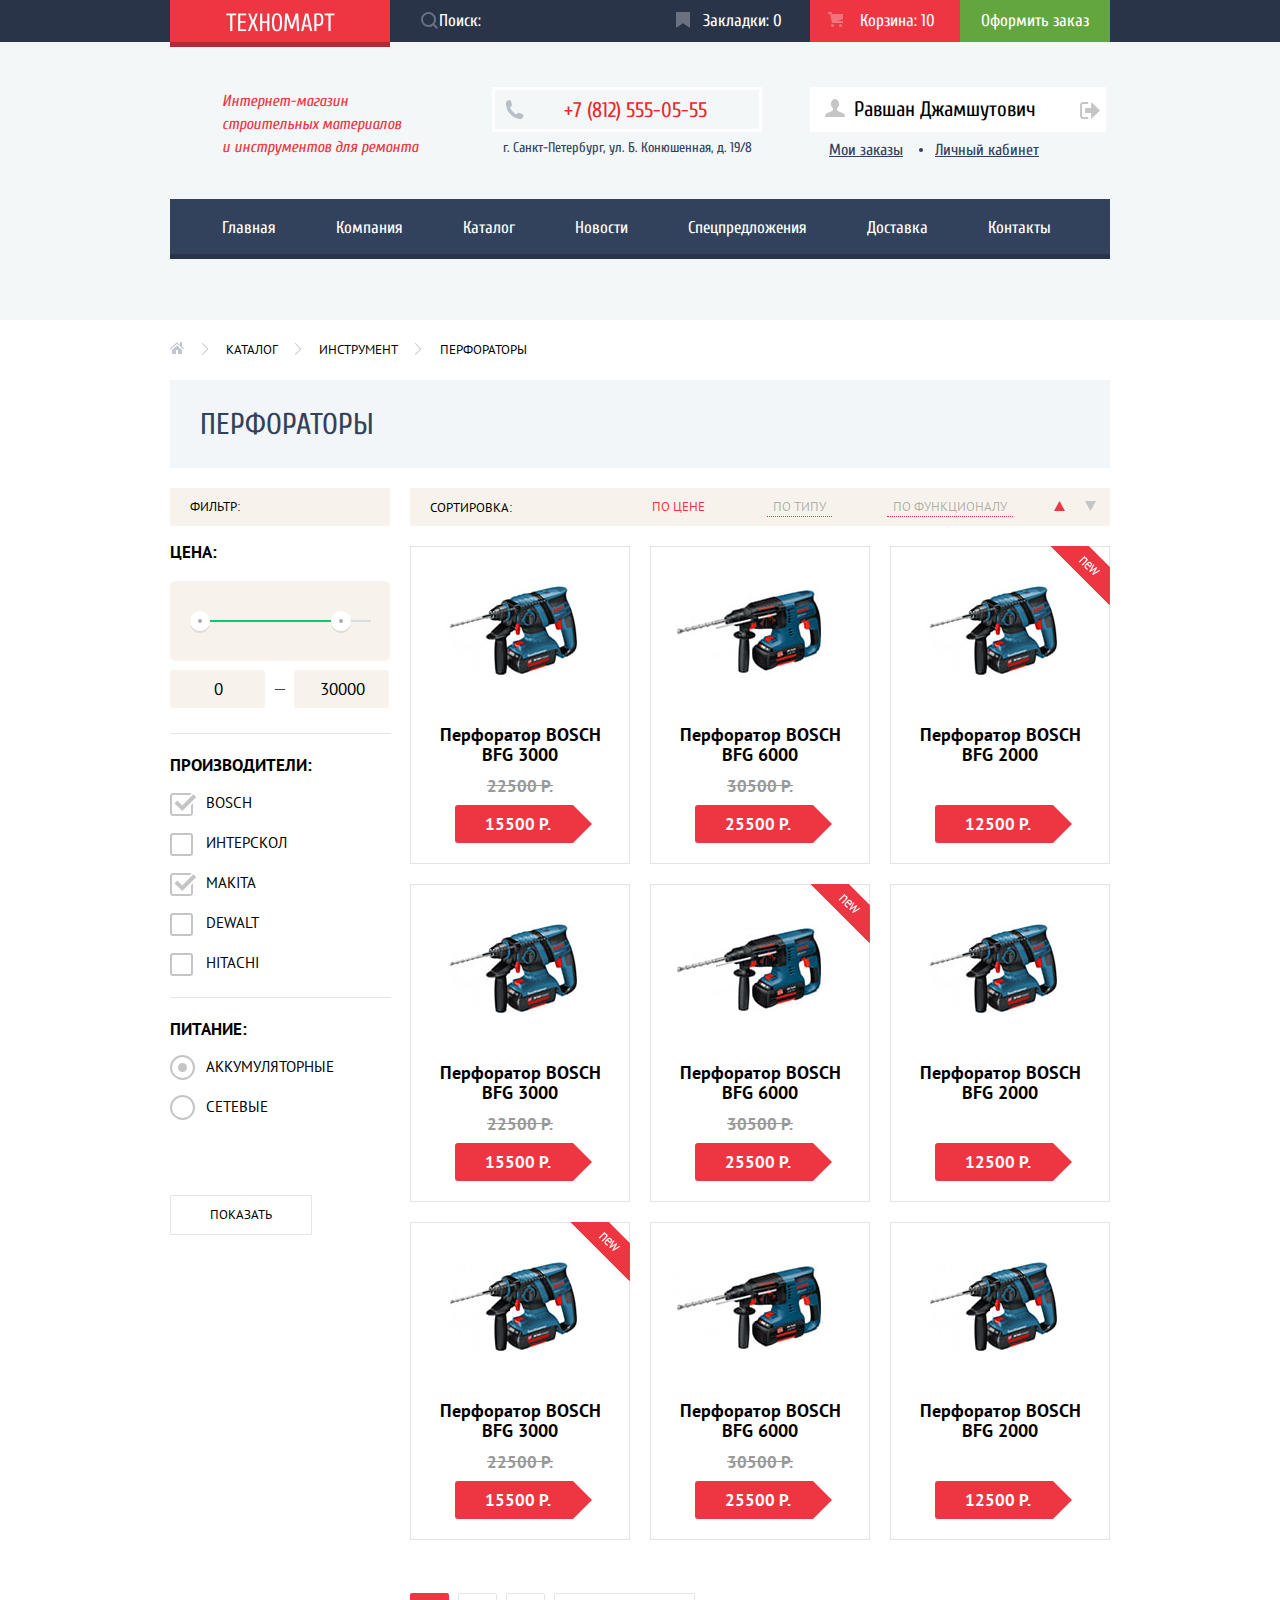
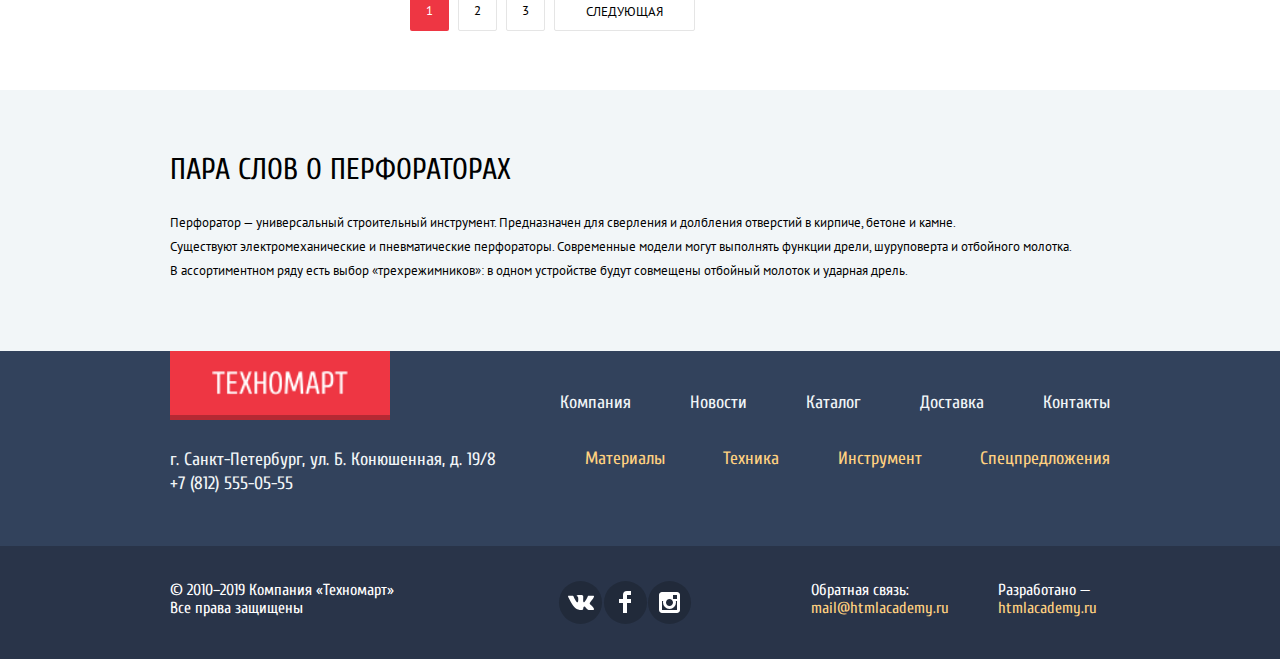
==== commit 98ce5804: "правки по бк v100" ====
--- a/catalog.html
+++ b/catalog.html
@@ -62,9 +62,9 @@
           </div>   
           <nav class="menu">
             <ul class="menu-list">
-              <li class="menu-list__item"><a class="menu-list__link" href="#">Главная</a></li>
+              <li class="menu-list__item"><a class="menu-list__link" href="index.html">Главная</a></li>
               <li class="menu-list__item"><a class="menu-list__link" href="#">Компания</a></li>
-              <li class="menu-list__item"><a class="menu-list__link" href="#">Каталог</a></li>
+              <li class="menu-list__item"><a class="menu-list__link" href="catalog.html">Каталог</a></li>
               <li class="menu-list__item"><a class="menu-list__link" href="#">Новости</a></li>
               <li class="menu-list__item"><a class="menu-list__link" href="#">Спецпредложения</a></li>
               <li class="menu-list__item"><a class="menu-list__link" href="#">Доставка</a></li>
@@ -157,7 +157,7 @@
               <li class="sorting-list__item">
                 <div>
                   <a href="#" class="products__sorting-dirup">
-                    <svg xmlns="http://www.w3.org/2000/svg" width="11" height="10" viewBox="0 0 11 10"><path class="dirup-path" fill="#c5c5c5" d="M5.5 0L0 10h11z"/></svg>
+                    <svg xmlns="http://www.w3.org/2000/svg" width="11" height="10" viewBox="0 0 11 10"><path class="dirup-path" fill="#ee3643" d="M5.5 0L0 10h11z"/></svg>
                   </a>
                   <a href="#" class="products__sorting-dirdown">
                     <svg xmlns="http://www.w3.org/2000/svg" width="11" height="10" viewBox="0 0 11 10"><path class="dirdown-path" fill="#c5c5c5" d="M5.5 10L0 0h11"/></svg>
@@ -173,7 +173,9 @@
                 <a class="action__btn-buy" href="#">Купить</a>
                 <button type="button" class="action__btn-bookmarks">В Закладки</button>
               </div>
-              <img src="img/perforator-1.jpg" alt="Перфоратор BOSCH BFG 3000">
+              <div class="product__list-image">
+                <img src="img/perforator-1.jpg" alt="Перфоратор BOSCH BFG 3000">
+              </div>
               <h3 class="product__list-title">
                 <a href="#">
                   <span class="product__list-name">Перфоратор BOSCH BFG 3000</span>
@@ -187,7 +189,9 @@
                 <a class="action__btn-buy" href="#">Купить</a>
                 <button type="button" class="action__btn-bookmarks">В Закладки</button>
               </div>
-              <img src="img/perforator-2.jpg" alt="Перфоратор BOSCH BFG 6000">
+              <div class="product__list-image">
+                <img src="img/perforator-2.jpg" alt="Перфоратор BOSCH BFG 6000">
+              </div> 
               <h3 class="product__list-title">
                 <a href="#">
                   <span class="product__list-name">Перфоратор BOSCH BFG 6000</span>
@@ -202,7 +206,9 @@
                 <button type="button" class="action__btn-bookmarks">В Закладки</button>
               </div>
               <div class="product__list-flag flag-new">новинка</div>
-              <img src="img/perforator-1.jpg" alt="Перфоратор BOSCH BFG 2000">
+              <div class="product__list-image">
+                <img src="img/perforator-1.jpg" alt="Перфоратор BOSCH BFG 2000">
+              </div> 
               <h3 class="product__list-title">
                 <a href="#">
                   <span class="product__list-name">Перфоратор BOSCH BFG 2000</span>
@@ -215,7 +221,9 @@
                 <a class="action__btn-buy" href="#">Купить</a>
                 <button type="button" class="action__btn-bookmarks">В Закладки</button>
               </div>
-              <img src="img/perforator-1.jpg" alt="Перфоратор BOSCH BFG 3000">
+              <div class="product__list-image">
+                <img src="img/perforator-1.jpg" alt="Перфоратор BOSCH BFG 3000">
+              </div> 
               <h3 class="product__list-title">
                 <a href="#">
                   <span class="product__list-name">Перфоратор BOSCH BFG 3000</span>
@@ -230,7 +238,9 @@
                 <button type="button" class="action__btn-bookmarks">В Закладки</button>
               </div>
               <div class="product__list-flag flag-new">новинка</div>
-              <img src="img/perforator-2.jpg" alt="Перфоратор BOSCH BFG 6000">
+              <div class="product__list-image">
+                <img src="img/perforator-2.jpg" alt="Перфоратор BOSCH BFG 6000">
+              </div> 
               <h3 class="product__list-title">
                 <a href="#">
                   <span class="product__list-name">Перфоратор BOSCH BFG 6000</span>
@@ -244,7 +254,9 @@
                 <a class="action__btn-buy" href="#">Купить</a>
                 <button type="button" class="action__btn-bookmarks">В Закладки</button>
               </div>
-              <img src="img/perforator-1.jpg" alt="Перфоратор BOSCH BFG 2000">
+              <div class="product__list-image">
+                <img src="img/perforator-1.jpg" alt="Перфоратор BOSCH BFG 2000">
+              </div> 
               <h3 class="product__list-title">
                 <a href="#">
                   <span class="product__list-name">Перфоратор BOSCH BFG 2000</span>
@@ -258,7 +270,9 @@
                 <button type="button" class="action__btn-bookmarks">В Закладки</button>
               </div>
               <div class="product__list-flag flag-new">новинка</div>
-              <img src="img/perforator-1.jpg" alt="Перфоратор BOSCH BFG 3000">
+              <div class="product__list-image">
+                <img src="img/perforator-1.jpg" alt="Перфоратор BOSCH BFG 3000">
+              </div> 
               <h3 class="product__list-title">
                 <a href="#">
                   <span class="product__list-name">Перфоратор BOSCH BFG 3000</span>
@@ -272,7 +286,9 @@
                 <a class="action__btn-buy" href="#">Купить</a>
                 <button type="button" class="action__btn-bookmarks">В Закладки</button>
               </div>
-              <img src="img/perforator-2.jpg" alt="Перфоратор BOSCH BFG 6000">
+              <div class="product__list-image">
+                <img src="img/perforator-2.jpg" alt="Перфоратор BOSCH BFG 6000">
+              </div> 
               <h3 class="product__list-title">
                 <a href="#">
                   <span class="product__list-name">Перфоратор BOSCH BFG 6000</span>
@@ -286,7 +302,9 @@
                 <a class="action__btn-buy" href="#">Купить</a>
                 <button type="button" class="action__btn-bookmarks">В Закладки</button>
               </div>
-              <img src="img/perforator-1.jpg" alt="Перфоратор BOSCH BFG 2000">
+              <div class="product__list-image">
+                <img src="img/perforator-1.jpg" alt="Перфоратор BOSCH BFG 2000">
+              </div> 
               <h3 class="product__list-title">
                 <a href="#">
                   <span class="product__list-name">Перфоратор BOSCH BFG 2000</span>
@@ -329,7 +347,7 @@
               <ul class="footer-nav">
                 <li><a class="footer-nav__link" href="#">Компания</a></li>
                 <li><a class="footer-nav__link" href="#">Новости</a></li>
-                <li><a class="footer-nav__link" href="#">Каталог</a></li>
+                <li><a class="footer-nav__link" href="catalog.html">Каталог</a></li>
                 <li><a class="footer-nav__link" href="#">Доставка</a></li>
                 <li><a class="footer-nav__link" href="#">Контакты</a></li>
               </ul>
--- a/css/style-catalog.css
+++ b/css/style-catalog.css
@@ -477,9 +477,9 @@
   display: flex;
   justify-content: space-between;
   flex-wrap: wrap;
-  align-items: center;
-  min-height: 60px;
-  margin: 0;
+  margin: 0;
+  margin-top: 18px;
+  margin-bottom: 18px;
   padding: 0;
 }
 
@@ -789,10 +789,10 @@
   list-style: none;
   margin: 0;
   padding: 0;
+  padding-top: 7px;
   display: flex;
   width: 450px;
   justify-content: space-between;
-  align-items: center;
   margin-left: 134px;
   min-height: 40px;
 }
@@ -833,32 +833,30 @@
   border-bottom: none;
 }
 
-.products__sorting-dirdown:hover .dirdown-path,
-.products__sorting-dirdown:focus .dirdown-path,
-.products__sorting-dirup:hover .dirup-path,
-.products__sorting-dirup:focus .dirup-path {
+.products__sorting-dirdown:nth-of-type(2):hover .dirdown-path,
+.products__sorting-dirdown:nth-of-type(2):focus .dirdown-path,
+.products__sorting-dirup:nth-of-type(2):hover .dirup-path,
+.products__sorting-dirup:nth-of-type(2):focus .dirup-path {
   fill: #231f20;
 }
 
 .products__list {
   list-style: none;
   margin: 0;
-  display: flex;
-  flex-wrap: wrap;
   margin-bottom: 32px;
   padding: 0;
+  width: 700px;
+  font-size: 0;
 }
 
 .product__list-item {
   border: 1px solid #e4e4e4;
   width: 220px;
-  min-height: 318px;
   margin-bottom: 20px;
   margin-right: 20px;
-  display: flex;
-  flex-direction: column;
-  align-items: center;
-  position: relative;
+  text-align: center;
+  position: relative;
+  display: inline-block;
 }
 
 .product__list-item:nth-child(3n) {
@@ -870,10 +868,19 @@
   transition-duration: 0.25s;
 }
 
+.product__list-image {
+  width: 218px;
+  height: 168px;
+}
+
+.non-discount .price-btn {
+  margin-top: 28px;
+}
+
 .product__list-title {
   margin: 0;
   margin-top: 10px;
-  margin-bottom: 7px;
+  margin-bottom: 4px;
 }
 
 .product__list-name {
@@ -889,9 +896,6 @@
   width: 190px;
 }
 
-.non-discount .product__list-name{
-  margin-bottom: 31px;
-}
 
 .product__list-price {
   font-size: 17px;
@@ -900,6 +904,7 @@
   color: #999999;
   text-decoration: line-through;
   margin-bottom: 10px;
+  display: block;
 }
 
 .product__list-item .price-btn {
@@ -911,6 +916,9 @@
   position: relative;
   padding: 10px 30px;
   border-radius: 3px;
+  margin-bottom: 20px;
+  display: inline-block;
+  margin-right: 4px;
 }
 
 .product__list-item .price-btn::after {
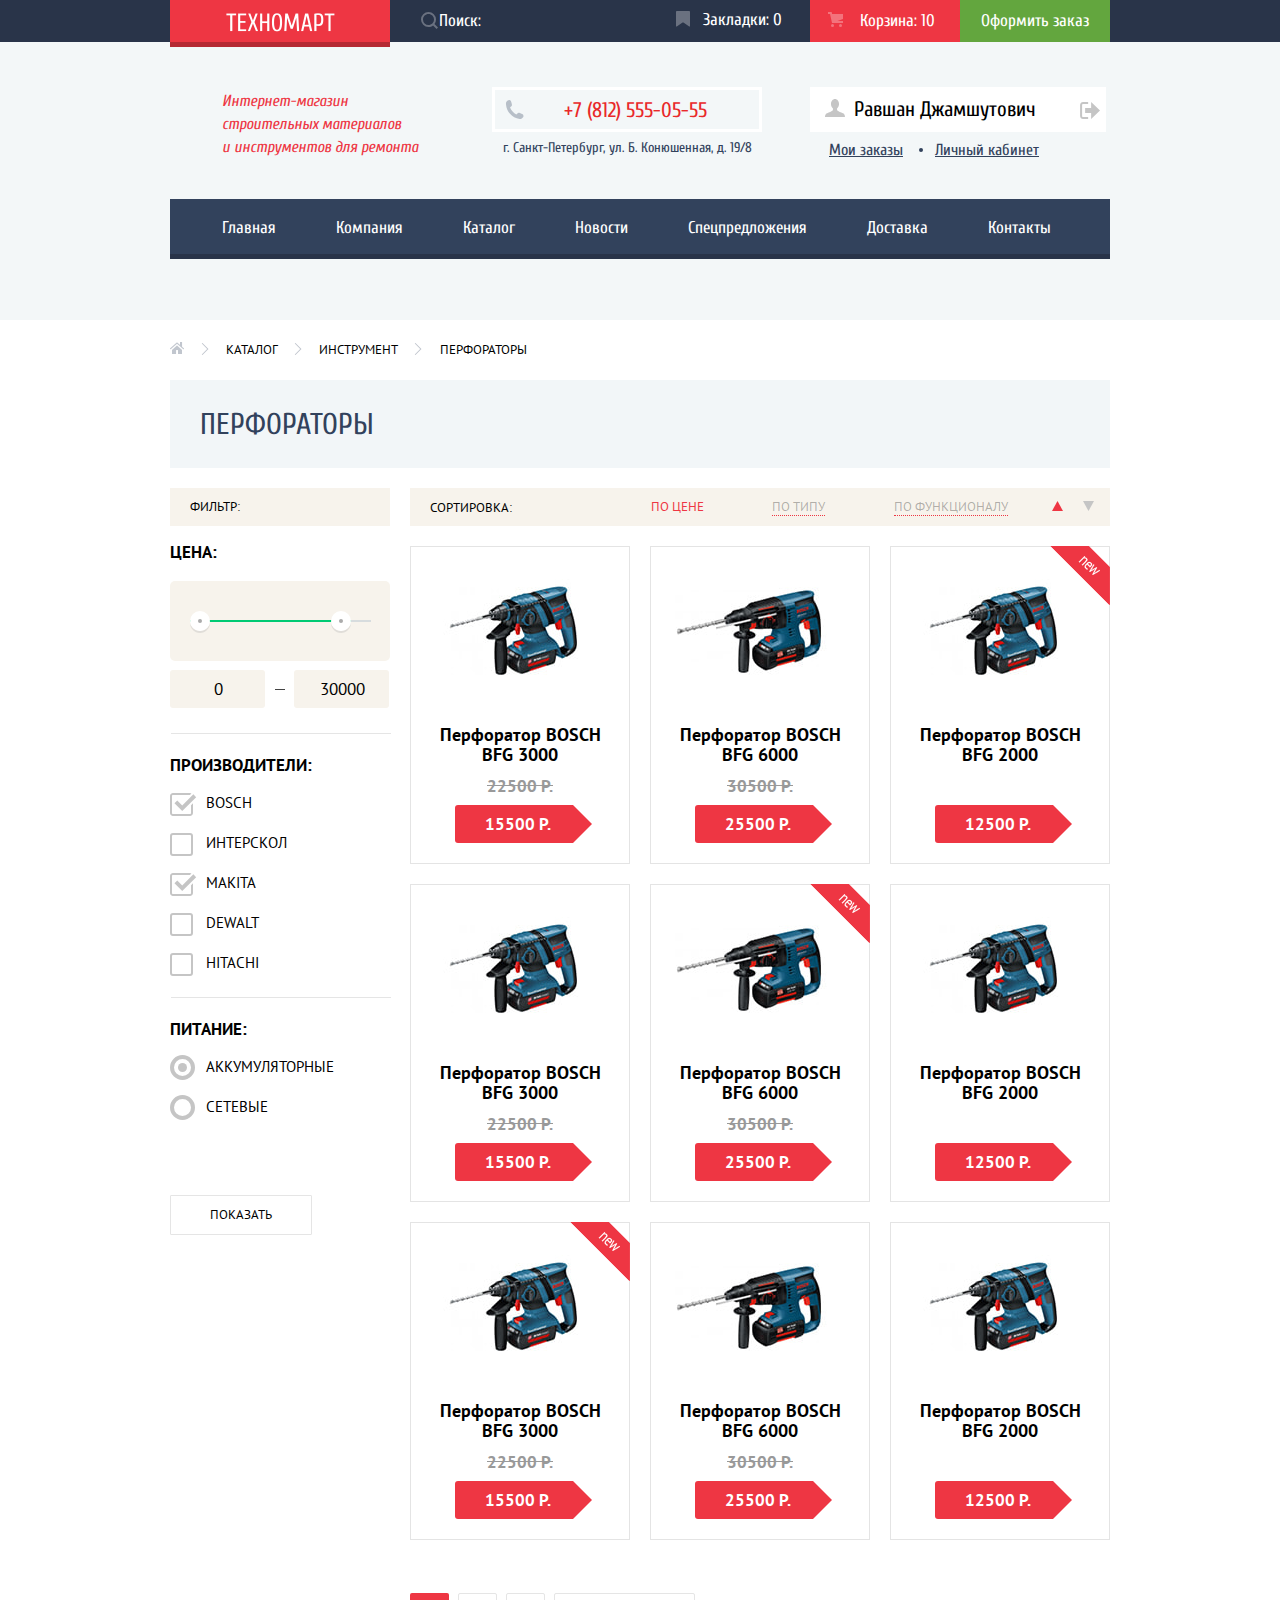
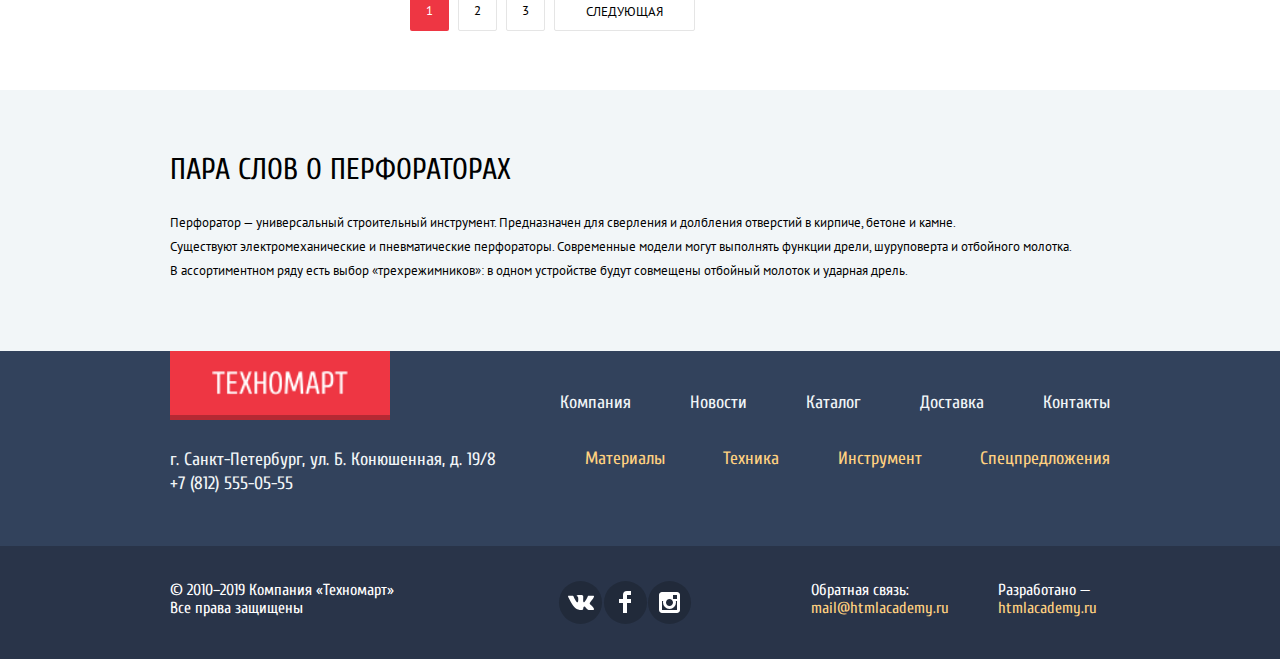
==== commit beab579a: "правки по дополнительным критериям v.1" ====
--- a/catalog.html
+++ b/catalog.html
@@ -22,7 +22,6 @@
             <input type="search" name="options-search" placeholder="Поиск:"  class="search-input search-input_type_input" id="search-field"> 
             <label for="search-field">&nbsp;</label>
           </form> 
-          <div class="header__options">
             <ul class="options-list">
               <li class="options-list__item">
                 <a class="options-list__bookmarks-link" href="#">Закладки: 0</a>
@@ -34,32 +33,31 @@
                 <a class="options-list__issue-link" href="#">Оформить заказ</a>
               </li> 
             </ul>
-          </div>
-        </div>
-      </div>
-        <div class="container">
-          <div class="header__inner">
-            <p class="header__dscr"><em>Интернет-магазин
+        </div>
+      </div>
+      <div class="container header__inner">
+        <p class="header__dscr"><em>Интернет-магазин
             строительных материалов<br>
             и инструментов
             для ремонта</em></p>
-            <div class="header-contacts">  
-              <span class="header-contacts__number">+7 (812) 555-05-55</span>
-              <span class="header-contacts__address">г. Санкт-Петербург, ул. Б.     Конюшенная, д. 19/8</span>
-            </div>
-            <div class="personal">
-              <div class="personal__top">
-                <a class="personal__name" href="#"><span  class="personal__name-text">Равшан Джамшутович</span></a>
-                <a class="personal__logout" href="#">
-                  <svg class="personal__logout-icon" xmlns="http://www.w3.org/2000/svg" width="21" height="17" viewBox="0 0 21 17"><g fill="#c5c5c5"><path class="personal__logout-icon" fill="#c5c5c5" d="M21 8.5L12.125 0v6h-6v5h6v6z"/><path class="personal__logout-icon" fill="#c5c5c5" d="M3.106 13.952V3.048c.018-.376.171-1.057 1.01-1.057h5.027V0H4.116C1.938 0 1.112 1.81 1.087 3.027v10.946C1.112 15.189 1.938 17 4.116 17h5.027v-1.99H4.116c-.839 0-.992-.683-1.01-1.058z"/></g></svg>
-                </a>
-              </div>
-              <div class="personal__bottom">
-                <a class="personal__orders" href="#">Мои заказы</a>
-                <a class="personal__cabinet" href="#">Личный кабинет</a>
-              </div> 
-            </div>
-          </div>   
+        <div class="header-contacts">  
+          <span class="header-contacts__number">+7 (812) 555-05-55</span>
+          <span class="header-contacts__address">г. Санкт-Петербург, ул. Б.     Конюшенная, д. 19/8</span>
+        </div>
+        <div class="personal">
+          <div class="personal__top">
+            <a class="personal__name" href="login.html"><span  class="personal__name-text">Равшан Джамшутович</span></a>
+            <a class="personal__logout" href="logout.html">
+              <svg class="personal__logout-icon" xmlns="http://www.w3.org/2000/svg" width="21" height="17" viewBox="0 0 21 17"><g fill="#c5c5c5"><path class="personal__logout-icon" fill="#c5c5c5" d="M21 8.5L12.125 0v6h-6v5h6v6z"/><path class="personal__logout-icon" fill="#c5c5c5" d="M3.106 13.952V3.048c.018-.376.171-1.057 1.01-1.057h5.027V0H4.116C1.938 0 1.112 1.81 1.087 3.027v10.946C1.112 15.189 1.938 17 4.116 17h5.027v-1.99H4.116c-.839 0-.992-.683-1.01-1.058z"/></g></svg>
+            </a>
+          </div>
+          <div class="personal__bottom">
+            <a class="personal__orders" href="#">Мои заказы</a>
+            <a class="personal__cabinet" href="#">Личный кабинет</a>
+          </div> 
+        </div> 
+      </div>
+        <div class="container">
           <nav class="menu">
             <ul class="menu-list">
               <li class="menu-list__item"><a class="menu-list__link" href="index.html">Главная</a></li>
@@ -70,15 +68,15 @@
               <li class="menu-list__item"><a class="menu-list__link" href="#">Доставка</a></li>
               <li class="menu-list__item"><a class="menu-list__link" href="#">Контакты</a></li>
             </ul>
-          </nav> 
-        </div>
+          </nav>
+        </div> 
     </header>
     
     <main>
       <section class="top-catalog">
         <div class="container">
           <ul class="breadcrumbs">
-            <li><a class="breadcrumbs__home" href="index.html"><img src="img/icon-home.png" alt="Иконка дома"></a></li>
+            <li><a class="breadcrumbs__home" href="index.html"><img src="img/icon-home.png" width="14px" height="12px" alt="Иконка дома"></a></li>
             <li class="breadcrumbs__item"><a class="breadcrumbs__link" href="#">Каталог</a></li>
             <li class="breadcrumbs__item"><a class="breadcrumbs__link" href="#">Инструмент</a></li>
             <li class="breadcrumbs__item"><a class="breadcrumbs__link breadcrums__link-current" href="#">Перфораторы</a></li>
@@ -174,7 +172,7 @@
                 <button type="button" class="action__btn-bookmarks">В Закладки</button>
               </div>
               <div class="product__list-image">
-                <img src="img/perforator-1.jpg" alt="Перфоратор BOSCH BFG 3000">
+                <img src="img/perforator-1.jpg" width="218px" height="170px" alt="Перфоратор BOSCH BFG 3000">
               </div>
               <h3 class="product__list-title">
                 <a href="#">
@@ -190,7 +188,7 @@
                 <button type="button" class="action__btn-bookmarks">В Закладки</button>
               </div>
               <div class="product__list-image">
-                <img src="img/perforator-2.jpg" alt="Перфоратор BOSCH BFG 6000">
+                <img src="img/perforator-2.jpg" width="218px" height="170px" alt="Перфоратор BOSCH BFG 6000">
               </div> 
               <h3 class="product__list-title">
                 <a href="#">
@@ -207,7 +205,7 @@
               </div>
               <div class="product__list-flag flag-new">новинка</div>
               <div class="product__list-image">
-                <img src="img/perforator-1.jpg" alt="Перфоратор BOSCH BFG 2000">
+                <img src="img/perforator-1.jpg" width="218px" height="170px" alt="Перфоратор BOSCH BFG 2000">
               </div> 
               <h3 class="product__list-title">
                 <a href="#">
@@ -222,7 +220,7 @@
                 <button type="button" class="action__btn-bookmarks">В Закладки</button>
               </div>
               <div class="product__list-image">
-                <img src="img/perforator-1.jpg" alt="Перфоратор BOSCH BFG 3000">
+                <img src="img/perforator-1.jpg" width="218px" height="170px" alt="Перфоратор BOSCH BFG 3000">
               </div> 
               <h3 class="product__list-title">
                 <a href="#">
@@ -239,7 +237,7 @@
               </div>
               <div class="product__list-flag flag-new">новинка</div>
               <div class="product__list-image">
-                <img src="img/perforator-2.jpg" alt="Перфоратор BOSCH BFG 6000">
+                <img src="img/perforator-2.jpg" width="218px" height="170px" alt="Перфоратор BOSCH BFG 6000">
               </div> 
               <h3 class="product__list-title">
                 <a href="#">
@@ -255,7 +253,7 @@
                 <button type="button" class="action__btn-bookmarks">В Закладки</button>
               </div>
               <div class="product__list-image">
-                <img src="img/perforator-1.jpg" alt="Перфоратор BOSCH BFG 2000">
+                <img src="img/perforator-1.jpg" width="218px" height="170px" alt="Перфоратор BOSCH BFG 2000">
               </div> 
               <h3 class="product__list-title">
                 <a href="#">
@@ -271,7 +269,7 @@
               </div>
               <div class="product__list-flag flag-new">новинка</div>
               <div class="product__list-image">
-                <img src="img/perforator-1.jpg" alt="Перфоратор BOSCH BFG 3000">
+                <img src="img/perforator-1.jpg" width="218px" height="170px" alt="Перфоратор BOSCH BFG 3000">
               </div> 
               <h3 class="product__list-title">
                 <a href="#">
@@ -287,7 +285,7 @@
                 <button type="button" class="action__btn-bookmarks">В Закладки</button>
               </div>
               <div class="product__list-image">
-                <img src="img/perforator-2.jpg" alt="Перфоратор BOSCH BFG 6000">
+                <img src="img/perforator-2.jpg" width="218px" height="170px" alt="Перфоратор BOSCH BFG 6000">
               </div> 
               <h3 class="product__list-title">
                 <a href="#">
@@ -303,7 +301,7 @@
                 <button type="button" class="action__btn-bookmarks">В Закладки</button>
               </div>
               <div class="product__list-image">
-                <img src="img/perforator-1.jpg" alt="Перфоратор BOSCH BFG 2000">
+                <img src="img/perforator-1.jpg" width="218px" height="170px" alt="Перфоратор BOSCH BFG 2000">
               </div> 
               <h3 class="product__list-title">
                 <a href="#">
@@ -334,31 +332,29 @@
     </main>
 
     <footer class="footer">
-      <div class="container">
-        <div class="footer__top">
-          <div class="footer__logo">
-            <a href="index.html" class="footer__logo-link">
-              <img src="img/logo.png" width="136" height="21" alt="Логотип" class="footer-pic">
-            </a>
-            <p class="footer__logo-text">г. Санкт-Петербург, ул. Б. Конюшенная, д. 19/8<br>
-              +7 (812) 555-05-55</p>
-          </div>
-            <div class="footer__lists">     
-              <ul class="footer-nav">
-                <li><a class="footer-nav__link" href="#">Компания</a></li>
-                <li><a class="footer-nav__link" href="#">Новости</a></li>
-                <li><a class="footer-nav__link" href="catalog.html">Каталог</a></li>
-                <li><a class="footer-nav__link" href="#">Доставка</a></li>
-                <li><a class="footer-nav__link" href="#">Контакты</a></li>
-              </ul>
-              <ul class="footer-products">
-                <li><a class="footer-products__link" href="#">Материалы</a></li>
-                <li><a class="footer-products__link" href="#">Техника</a></li>
-                <li><a class="footer-products__link" href="#">Инструмент</a></li>
-                <li><a class="footer-products__link" href="#">Спецпредложения</a></li>
-              </ul>
-            </div>          
-        </div>
+      <div class="footer__top container">
+        <div class="footer__logo">
+          <a href="index.html" class="footer__logo-link">
+            <img src="img/logo.png" width="136" height="21" alt="Логотип" class="footer-pic">
+          </a>
+          <p class="footer__logo-text">г. Санкт-Петербург, ул. Б. Конюшенная, д. 19/8<br>
+            +7 (812) 555-05-55</p>
+        </div>
+          <div class="footer__lists">     
+            <ul class="footer-nav">
+              <li><a class="footer-nav__link" href="#">Компания</a></li>
+              <li><a class="footer-nav__link" href="#">Новости</a></li>
+              <li><a class="footer-nav__link" href="catalog.html">Каталог</a></li>
+              <li><a class="footer-nav__link" href="#">Доставка</a></li>
+              <li><a class="footer-nav__link" href="#">Контакты</a></li>
+            </ul>
+            <ul class="footer-products">
+              <li><a class="footer-products__link" href="#">Материалы</a></li>
+              <li><a class="footer-products__link" href="#">Техника</a></li>
+              <li><a class="footer-products__link" href="#">Инструмент</a></li>
+              <li><a class="footer-products__link" href="#">Спецпредложения</a></li>
+            </ul>
+          </div>          
       </div>
       <div class="footer__bottom">
         <div class="container">
--- a/css/style-catalog.css
+++ b/css/style-catalog.css
@@ -173,19 +173,14 @@
   color: #000000; 
 }
 
-.header__options {
-  font-family: 'Cuprum', Arial, sans-serif;
-  font-size: 17px;
-  line-height: 18px;
-  margin-left: auto;
-}
-
 .options-list {
   list-style: none;
   display: flex;
   margin: 0;
   min-height: 42px;
   align-items: center;
+  margin-left: auto;
+  margin-bottom: 16px;
 }
 
 .options-list__bookmarks-link {
@@ -231,7 +226,9 @@
 .options-list__cart-link,
 .options-list__issue-link {
   color: #ffffff;
-  
+  font-family: 'Cuprum', Arial, sans-serif;
+  font-size: 17px;
+  line-height: 18px;
 }
 
 .options-list__issue-link {
@@ -728,7 +725,7 @@
   position: absolute;
   width: 25px;
   height: 25px;
-  border: 2px solid #c5c5c5;
+  border: 4px solid #c5c5c5;
   border-radius: 50%;
   top: -2px;
   left: -36px;
@@ -793,12 +790,13 @@
   display: flex;
   width: 450px;
   justify-content: space-between;
-  margin-left: 134px;
+  margin-left: 139px;
   min-height: 40px;
 }
 
 .sorting-list__item:last-child {
-  margin-left: -15px;
+  margin-left: -24px;
+  margin-right: 7px;
 }
 
 .products__sorting-dirdown {
@@ -812,6 +810,7 @@
   border-bottom: 1px dotted #ee3643;
   background: none;
   cursor: pointer;
+  padding: 0;
 }
 
 .sorting-list__btn:hover,
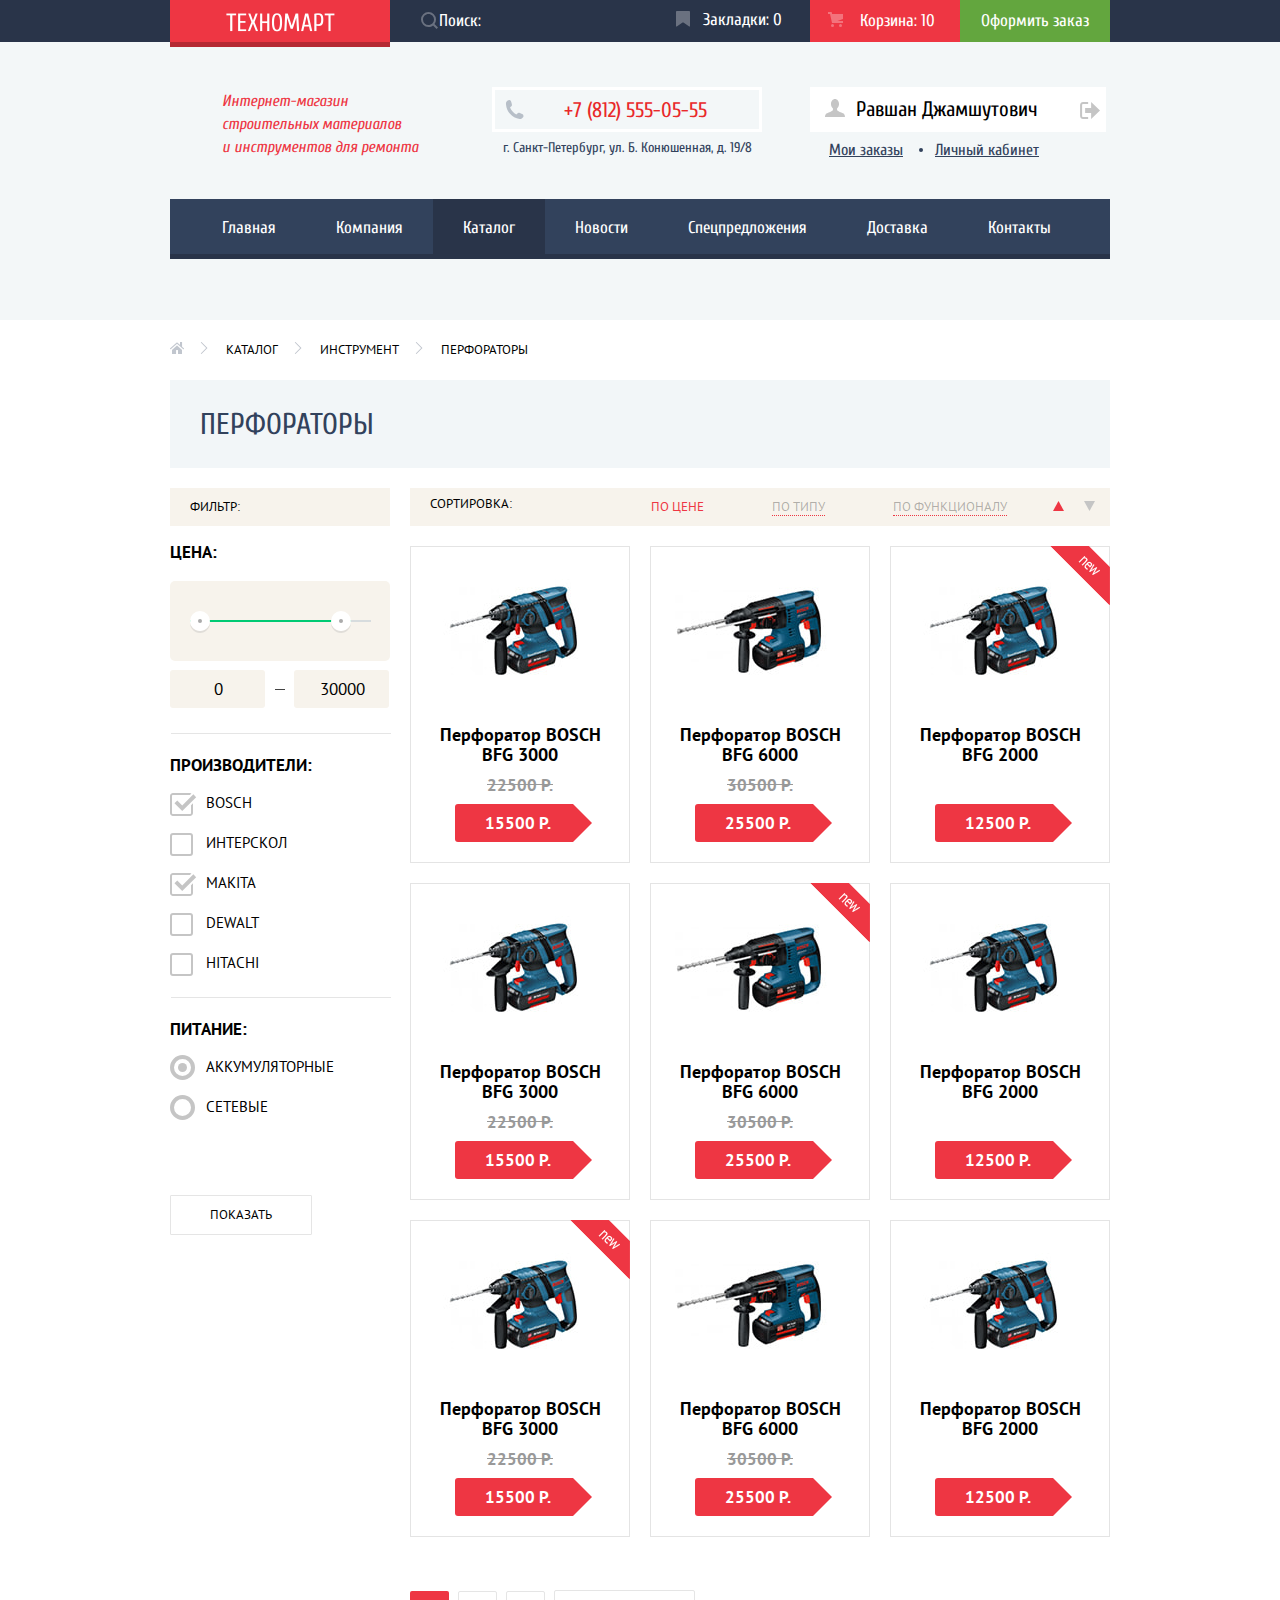
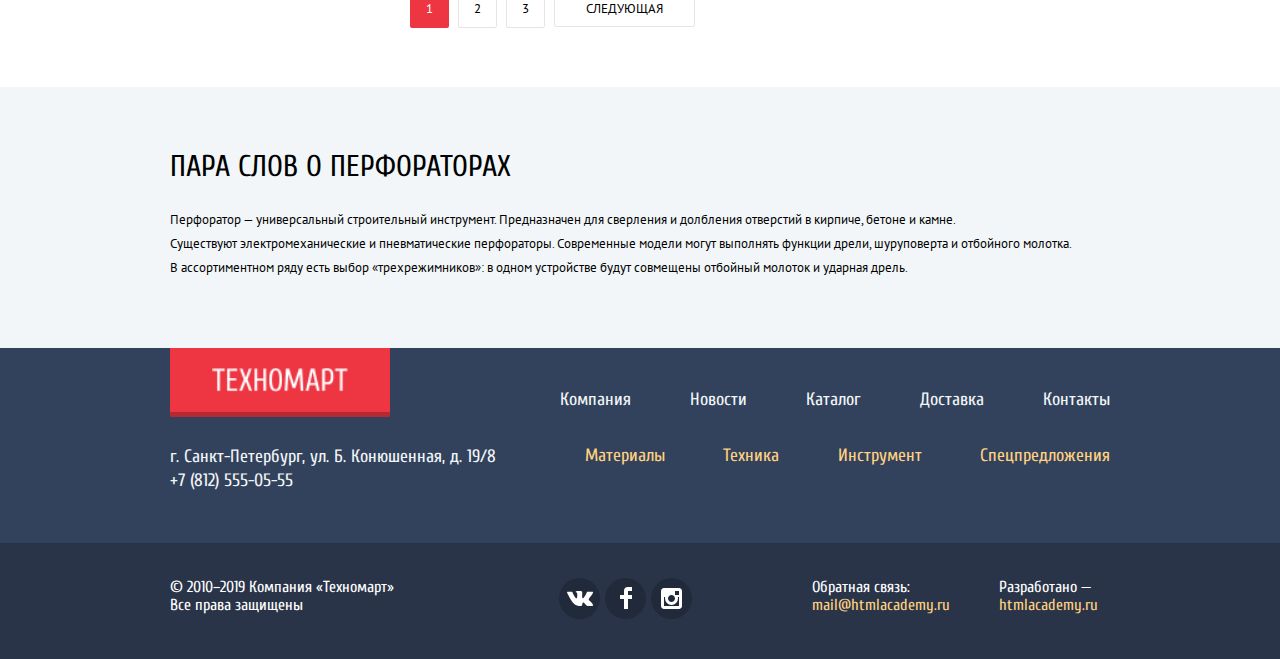
==== commit 04e80269: "last version" ====
--- a/catalog.html
+++ b/catalog.html
@@ -5,21 +5,21 @@
     <title>HTML Academy: Каталог - Техномарт</title>
     <link href="https://fonts.googleapis.com/css?family=Cuprum:400,400i,700&display=swap&subset=cyrillic" rel="stylesheet">
     <link href="https://fonts.googleapis.com/css?family=PT+Sans:400,700&display=swap&subset=cyrillic" rel="stylesheet">
-    <link rel="stylesheet" href="css/normalize.css">
-    <link rel="stylesheet" href="css/style-catalog.css">
+    <link rel="stylesheet" href="css/normalize.min.css">
+    <link rel="stylesheet" href="css/style-catalog.min.css">
   </head>
 
   <body>
     <header class="header">
       <div class="header__top">
         <div class="container">
-          <div class="logo">
+          <div class="logo" aria-label="Логотип сайта">
             <a href="index.html">
               <img src="img/logo.png" width="109" height="18" alt="Логотип" class="header__logo">
             </a>
           </div>
           <form class="options-form" action="#" method="post">
-            <input type="search" name="options-search" placeholder="Поиск:"  class="search-input search-input_type_input" id="search-field"> 
+            <input type="search" name="options-search" placeholder="Поиск:"  class="search-input search-input_type_input" id="search-field" aria-label="Поле поиска продуктов"> 
             <label for="search-field">&nbsp;</label>
           </form> 
             <ul class="options-list">
@@ -36,18 +36,18 @@
         </div>
       </div>
       <div class="container header__inner">
-        <p class="header__dscr"><em>Интернет-магазин
+        <p class="header__description"><em>Интернет-магазин
             строительных материалов<br>
             и инструментов
             для ремонта</em></p>
         <div class="header-contacts">  
-          <span class="header-contacts__number">+7 (812) 555-05-55</span>
+          <a class="header-contacts__number" href="tel:+78125550555">+7 (812) 555-05-55</a>
           <span class="header-contacts__address">г. Санкт-Петербург, ул. Б.     Конюшенная, д. 19/8</span>
         </div>
         <div class="personal">
           <div class="personal__top">
             <a class="personal__name" href="login.html"><span  class="personal__name-text">Равшан Джамшутович</span></a>
-            <a class="personal__logout" href="logout.html">
+            <a class="personal__logout" href="logout.html" aria-label="Выйти из учетной записи">
               <svg class="personal__logout-icon" xmlns="http://www.w3.org/2000/svg" width="21" height="17" viewBox="0 0 21 17"><g fill="#c5c5c5"><path class="personal__logout-icon" fill="#c5c5c5" d="M21 8.5L12.125 0v6h-6v5h6v6z"/><path class="personal__logout-icon" fill="#c5c5c5" d="M3.106 13.952V3.048c.018-.376.171-1.057 1.01-1.057h5.027V0H4.116C1.938 0 1.112 1.81 1.087 3.027v10.946C1.112 15.189 1.938 17 4.116 17h5.027v-1.99H4.116c-.839 0-.992-.683-1.01-1.058z"/></g></svg>
             </a>
           </div>
@@ -62,7 +62,7 @@
             <ul class="menu-list">
               <li class="menu-list__item"><a class="menu-list__link" href="index.html">Главная</a></li>
               <li class="menu-list__item"><a class="menu-list__link" href="#">Компания</a></li>
-              <li class="menu-list__item"><a class="menu-list__link" href="catalog.html">Каталог</a></li>
+              <li class="menu-list__item menu-list__item_current"><p class="menu-list__link">Каталог</p></li>
               <li class="menu-list__item"><a class="menu-list__link" href="#">Новости</a></li>
               <li class="menu-list__item"><a class="menu-list__link" href="#">Спецпредложения</a></li>
               <li class="menu-list__item"><a class="menu-list__link" href="#">Доставка</a></li>
@@ -76,7 +76,7 @@
       <section class="top-catalog">
         <div class="container">
           <ul class="breadcrumbs">
-            <li><a class="breadcrumbs__home" href="index.html"><img src="img/icon-home.png" width="14px" height="12px" alt="Иконка дома"></a></li>
+            <li><a class="breadcrumbs__home" href="index.html"><img src="img/icon-home.png" width="14px" height="12px" alt="Иконка дома" aria-label="Вернуться на главную страницу"></a></li>
             <li class="breadcrumbs__item"><a class="breadcrumbs__link" href="#">Каталог</a></li>
             <li class="breadcrumbs__item"><a class="breadcrumbs__link" href="#">Инструмент</a></li>
             <li class="breadcrumbs__item"><a class="breadcrumbs__link breadcrums__link-current" href="#">Перфораторы</a></li>
@@ -108,23 +108,23 @@
                 <ul class="filter__brands-list">
                   <li class="filter__option">
                     <input class="filter-input filter-input_type_checkbox visually-hidden"  type="checkbox" name="bosch" id="brand-bosch"  checked>
-                    <label for="brand-bosch" class="filter__label">BOSCH</label>
+                    <label for="brand-bosch" class="filter__label" tabindex="0">BOSCH</label>
                   </li>
                   <li class="filter__option">
                     <input class="filter-input filter-input_type_checkbox visually-hidden"  type="checkbox" name="inter" id="brand-inter">
-                    <label for="brand-inter" class="filter__label">ИНТЕРСКОЛ</label>
+                    <label for="brand-inter" class="filter__label" tabindex="0">ИНТЕРСКОЛ</label>
                   </li>
                   <li class="filter__option">
                     <input class="filter-input filter-input_type_checkbox visually-hidden"  type="checkbox" name="makita" id="brand-makita"  checked>
-                    <label for="brand-makita" class="filter__label">MAKITA</label>
+                    <label for="brand-makita" class="filter__label" tabindex="0">MAKITA</label>
                   </li>
                   <li class="filter__option">
                     <input class="filter-input filter-input_type_checkbox visually-hidden"  type="checkbox" name="dewalt" id="brand-dewalt">
-                    <label for="brand-dewalt" class="filter__label">DEWALT</label>
+                    <label for="brand-dewalt" class="filter__label" tabindex="0">DEWALT</label>
                   </li>
                   <li class="filter__option">
                     <input class="filter-input filter-input_type_checkbox visually-hidden"  type="checkbox" name="hitachi" id="brand-hitachi">
-                    <label for="brand-hitachi" class="filter__label">HITACHI</label>
+                    <label for="brand-hitachi" class="filter__label" tabindex="0">HITACHI</label>
                   </li>
                 </ul>
               </fieldset>
@@ -132,12 +132,12 @@
                 <legend class="filter__brands-name">Питание:</legend>
                 <ul class="filter-power"> 
                   <li class="filter__option">
-                    <input class="filter-input filter-input_type_radio visually-hidden"   type="radio" name="power-radio" id="battery" checked>
-                    <label for="battery" class="filter__label">АККУМУЛЯТОРНЫЕ</label>
+                    <input class="filter-input filter-input_type_radio visually-hidden"   type="radio" name="power-radio" id="battery"  checked>
+                    <label for="battery" class="filter__label" tabindex="0">АККУМУЛЯТОРНЫЕ</label>
                   </li>
                   <li class="filter__option">
                     <input class="filter-input filter-input_type_radio visually-hidden"   type="radio" name="power-radio" id="web">
-                    <label for="web" class="filter__label">СЕТЕВЫЕ</label>
+                    <label for="web" class="filter__label" tabindex="0">СЕТЕВЫЕ</label>
                   </li>
                 </ul>
               </fieldset>  
@@ -148,21 +148,23 @@
         <div class="products">
           <div class="products__sorting">
             <span class="products__sorting-name">Сортировка:</span> 
-            <ul class="sorting-list"> 
-              <li class="sorting-list__item"><button class="sorting-list__btn sorting-list__btn_current" type="button">По цене</button></li>
-              <li class="sorting-list__item"><button class="sorting-list__btn" type="button">По типу</button></li>
-              <li class="sorting-list__item"><button class="sorting-list__btn" type="button">По функционалу</button></li>
-              <li class="sorting-list__item">
-                <div>
-                  <a href="#" class="products__sorting-dirup">
-                    <svg xmlns="http://www.w3.org/2000/svg" width="11" height="10" viewBox="0 0 11 10"><path class="dirup-path" fill="#ee3643" d="M5.5 0L0 10h11z"/></svg>
-                  </a>
-                  <a href="#" class="products__sorting-dirdown">
-                    <svg xmlns="http://www.w3.org/2000/svg" width="11" height="10" viewBox="0 0 11 10"><path class="dirdown-path" fill="#c5c5c5" d="M5.5 10L0 0h11"/></svg>
-                  </a>
-                </div>
-              </li>
-            </ul>
+            <div class="products__sorting-item">
+              <button class="sorting-list__btn sorting-list__btn_current" type="button">По цене</button>
+            </div>
+            <div class="products__sorting-item">
+              <button class="sorting-list__btn" type="button">По типу</button>
+            </div>
+            <div class="products__sorting-item">
+              <button class="sorting-list__btn" type="button">По функционалу</button>
+            </div>
+            <div class="products__sorting-arrows">
+              <a href="#" class="products__sorting-arrowup" aria-label="Сортировка продуктов по возрастанию">
+                <svg xmlns="http://www.w3.org/2000/svg" width="11" height="10" viewBox="0 0 11 10"><path class="arrowup-path" fill="#ee3643" d="M5.5 0L0 10h11z"/></svg>
+              </a>
+              <a href="#" class="products__sorting-arrowdown" aria-label="Сортировка продуктов по убыванию">
+                <svg xmlns="http://www.w3.org/2000/svg" width="11" height="10" viewBox="0 0 11 10"><path class="arrowdown-path" fill="#c5c5c5" d="M5.5 10L0 0h11"/></svg>
+              </a>
+            </div>
           </div>
           <h2 class="visually-hidden">Список продуктов</h2>
           <ul class="products__list">
@@ -312,10 +314,10 @@
             </li>
           </ul>
           <ul class="products__pagination">
-            <li class="pagination-item pagination-item_current"><a class="pagination-item__link_current" href="#">1</a></li>
-            <li class="pagination-item"><a class="pagination-item__link" href="#">2</a></li>
-            <li class="pagination-item"><a class="pagination-item__link" href="#">3</a></li>
-            <li class="pagination-item"><a class="pagination-item__link pagination-next" href="#">Следующая</a></li>
+            <li class="pagination-item pagination-item_current"><a class=" pagination-item__link_current" href="#" aria-label="Первая страница с продуктами">1</a></li>
+            <li class="pagination-item"><a class="pagination-item__link" href="#" aria-label="Вторая страница с продуктами">2</a></li>
+            <li class="pagination-item"><a class="pagination-item__link" href="#" aria-label="Третья страница с продуктами">3</a></li>
+            <li class="pagination-item"><a class="pagination-item__link pagination-next" href="#" aria-label="Следующая страница с продуктами">Следующая</a></li>
           </ul>
         </div>
       </div>
@@ -333,18 +335,18 @@
 
     <footer class="footer">
       <div class="footer__top container">
-        <div class="footer__logo">
+        <div class="footer__logo" aria-label="Логотип сайта">
           <a href="index.html" class="footer__logo-link">
             <img src="img/logo.png" width="136" height="21" alt="Логотип" class="footer-pic">
           </a>
           <p class="footer__logo-text">г. Санкт-Петербург, ул. Б. Конюшенная, д. 19/8<br>
-            +7 (812) 555-05-55</p>
+            <a class="footer__logo-tel" href="tel:+78125550555">+7 (812) 555-05-55</a></p>
         </div>
           <div class="footer__lists">     
             <ul class="footer-nav">
-              <li><a class="footer-nav__link" href="#">Компания</a></li>
+              <li><a class="footer-nav__link" href="index.html">Компания</a></li>
               <li><a class="footer-nav__link" href="#">Новости</a></li>
-              <li><a class="footer-nav__link" href="catalog.html">Каталог</a></li>
+              <li><a class="footer-nav__link footer-nav__link-current">Каталог</a></li>
               <li><a class="footer-nav__link" href="#">Доставка</a></li>
               <li><a class="footer-nav__link" href="#">Контакты</a></li>
             </ul>
@@ -360,7 +362,7 @@
         <div class="container">
           <p class="footer__bottom-copyright">© 2010–2019 Компания «Техномарт»
           Все права защищены</p>
-          <ul class="social-icon">
+          <ul class="social-icons">
             <li class="social-icon__item"><a href="#" class="social-icon__link"><span class="visually-hidden">Вконтакте</span>
               <svg xmlns="http://www.w3.org/2000/svg" width="26" height="15" viewBox="0 0 26 15"><path fill="#FFF" d="M16.138 11.51c.956-.309 2.18 2.04 3.483 2.939.978.681 1.727.534 1.727.534l3.473-.05s1.815-.112.957-1.554c-.071-.12-.503-1.069-2.585-3.022-2.177-2.043-1.882-1.712.739-5.244 1.597-2.153 2.236-3.468 2.036-4.028-.192-.539-1.365-.399-1.365-.399L20.69.713c-.381.001-.704.119-.851.515-.003.004-.621 1.666-1.445 3.079-1.741 2.989-2.436 3.148-2.724 2.961-.661-.433-.494-1.737-.494-2.664 0-2.897.432-4.105-.846-4.417-.427-.104-.739-.172-1.828-.182-1.392-.021-2.574 0-3.244.329-.445.223-.786.712-.579.74.26.035.843.16 1.155.586.401.552.389 1.789.389 1.789s.229 3.411-.54 3.834c-.528.29-1.25-.302-2.803-3.016-.793-1.388-1.392-2.922-1.392-2.922s-.116-.285-.326-.441c-.25-.185-.6-.244-.6-.244L.848.684S.29.7.085.946c-.182.218-.015.668-.015.668s2.909 6.881 6.203 10.347c3.02 3.182 6.452 2.971 6.452 2.971h1.555s.469-.054.709-.312c.224-.24.214-.691.214-.691s-.031-2.109.935-2.419z"/></svg>
             </a></li>
@@ -393,6 +395,6 @@
         </div>
     </section>
 
-    <script src="js/catalog.js"></script>
+    <script src="js/catalog.min.js"></script>
   </body>
 </html>
--- a/css/style-catalog.min.css
+++ b/css/style-catalog.min.css
@@ -0,0 +1 @@
+html{box-sizing:border-box}body{font-weight:400;font-family:'PT Sans',Arial,sans-serif;line-height:24px;color:#000;font-size:13px}*,::after,::before{box-sizing:inherit}.container{max-width:960px;margin:0 auto;padding:0 10px}.visually-hidden{position:absolute;width:1px;height:1px;margin:-1px;border:0;padding:0;clip:rect(0 0 0 0);overflow:hidden}a{text-decoration:none}img{max-width:100%;height:auto}.visually-hidden:not(:focus):not(:active),input[type=checkbox].visually-hidden,input[type=radio].visually-hidden{position:absolute;width:1px;height:1px;margin:-1px;border:0;padding:0;white-space:nowrap;clip-path:inset(100%);clip:rect(0 0 0 0);overflow:hidden}.header{background-color:#f3f7f8;min-height:320px}.header__top{background-color:#293449;height:42px;margin-bottom:45px}.header__top .container{display:flex;justify-content:flex-start}.logo{background-color:#ee3643;width:220px;height:47px;text-align:center;padding-top:13px;box-shadow:inset 0 -5px 0 0 rgba(0,0,0,.24)}.header__logo{text-align:center}.logo:hover{background-color:#ca2c37}.logo:active{background-color:#ba2732}.options-form{margin-left:47px;margin-top:10px}.search-input{background:0 0;border:none;color:#000;font-family:Cuprum,Arial,sans-serif;font-size:17px;line-height:18px}.search-input+label{position:relative;display:block;font-size:0}.search-input+label::before{content:'';background-image:url(../img/icon-search.svg);background-repeat:no-repeat;position:absolute;width:17px;height:17px;opacity:.3;right:173px;top:-22px}.search-input:hover+label::before{opacity:1}.search-input:focus{background-color:#fff}.search-input:focus+label::before{opacity:1;background-image:url(../img/icon-search-focus.png)}.search-input::-webkit-input-placeholder{color:#fff}.search-input::-moz-placeholder{color:#fff;opacity:1}.search-input:-moz-placeholder{color:#fff;opacity:1}.search-input:-ms-input-placeholder{color:#fff}.search-input:focus::-webkit-input-placeholder{color:#000}.search-input:focus::-moz-placeholder{color:#000;opacity:1}.search-input:focus:-moz-placeholder{color:#000;opacity:1}.search-input:focus:-ms-input-placeholder{color:#000}.options-list{list-style:none;display:flex;margin:0;min-height:42px;align-items:center;margin-left:auto;margin-bottom:16px}.options-list__bookmarks-link{position:relative;margin-right:28px}.options-list__bookmarks-link::before{content:'';background-image:url(../img/icon-bookmark.svg);width:14px;height:16px;background-repeat:no-repeat;opacity:.3;position:absolute;left:-27px;top:1px}.options-list__cart-link{position:relative;background-color:#ee3643;display:inline-block;vertical-align:middle;padding-top:12px;padding-bottom:12px;padding-left:50px;padding-right:25px}.options-list__cart-link::before{content:'';background-image:url(../img/icon-cart.svg);width:15px;height:15px;background-repeat:no-repeat;opacity:.3;position:absolute;left:18px}.options-list__bookmarks-link,.options-list__cart-link,.options-list__issue-link{color:#fff;font-family:Cuprum,Arial,sans-serif;font-size:17px;line-height:18px}.options-list__issue-link{background-color:#63a63e;padding:12px 21px;display:inline-block;vertical-align:middle}.options-list__bookmarks-link:focus::before,.options-list__bookmarks-link:hover::before,.options-list__cart-link:focus::before,.options-list__cart-link:hover::before{opacity:1}.options-list__bookmarks-link:active,.options-list__cart-link:active{opacity:.6}.options-list__bookmarks-link:active::before,.options-list__cart-link:active::before,.options-list__issue-link:active{opacity:.5}.options-list__issue-link:focus,.options-list__issue-link:hover{background-color:#5fbb2d}.options-list__issue-link:active{background-color:#518534}.header__inner{display:flex;justify-content:space-between;align-items:flex-start;margin-bottom:36px;flex-wrap:wrap}.header__description{font-family:Cuprum,Arial,sans-serif;color:#ee3643;font-size:16px;line-height:23px;margin:0;padding:0;margin-left:52px;width:197px;margin-top:3px}.header-contacts{width:270px;display:flex;flex-direction:column;margin-left:25px}.header-contacts__number{font-family:Cuprum,Arial,sans-serif;font-size:21px;line-height:21px;color:#e9292a;position:relative;border:solid 3px #fff;padding-top:10px;padding-bottom:8px;padding-left:69px;margin-bottom:4px}.header-contacts__number::before{content:'';background-image:url(../img/icon-phone.svg);background-repeat:no-repeat;position:absolute;width:19px;height:19px;left:10px}.header-contacts__address{font-family:Cuprum,Arial,sans-serif;font-size:14px;line-height:24px;text-align:center;color:#32425c}.personal{width:300px}.personal__name{font-family:Cuprum,Arial,sans-serif;font-size:21px;line-height:21px;position:relative;color:inherit;background-color:#fff;padding-top:12px;padding-bottom:12px;padding-right:68px;padding-left:46px;display:inline-block;vertical-align:middle}.personal__name::before{content:'';background-image:url(../img/icon-user.svg);width:20px;height:18px;background-repeat:no-repeat;position:absolute;left:15px}.personal__name:focus::before,.personal__name:hover::before{background-image:url(../img/icon-user-hover.svg)}.personal__name:active::before{background-image:url(../img/icon-user.svg)}.personal__name:active .personal__name-text{opacity:.3}.personal__top{position:relative;margin-bottom:7px}.personal__logout{position:absolute;width:28px;height:28px;top:15px;right:3px}.personal__logout-icon:focus .personal__logout-icon,.personal__logout-icon:hover .personal__logout-icon{fill:#32425c}.personal__bottom{margin-left:19px}.personal__cabinet,.personal__orders{font-family:Cuprum,Arial,sans-serif;font-size:16px;line-height:18px;color:#32425c;text-decoration:underline}.personal__orders{margin-right:29px;position:relative}.personal__orders::after{content:'';width:4px;height:4px;background-color:#32425c;position:absolute;border-radius:50%;top:7px;right:-20px}.personal__cabinet:active,.personal__cabinet:hover,.personal__orders:active,.personal__orders:hover{color:#ee3643}.personal__cabinet:active,.personal__orders:active{color:#32425c;opacity:.3}.menu{background-color:#32425c;box-shadow:inset 0 -5px 0 0 #293449}.menu-list{list-style:none;display:flex;flex-wrap:wrap;padding:0;margin:0}.menu-list__link{font-family:Cuprum,Arial,sans-serif;font-size:17px;line-height:17px;color:#fff;display:block;padding:20px 30px 23px;vertical-align:middle}.menu-list__item:first-child .menu-list__link{padding-left:52px}.menu-list__item:nth-child(3) .menu-list__link{margin:0}.menu-list__item:last-child .menu-list__link{padding-right:58px}.menu-list__item_current{background-color:#293449;pointer-events:none}.menu-list__link:focus,.menu-list__link:hover{background-color:#293449}.menu-list__link:active{opacity:.5;background-color:#1d2739}.breadcrumbs{list-style:none;display:flex;flex-wrap:wrap;margin:0;margin-right:10px;padding:0;padding-top:18px;min-height:60px}.breadcrumbs__item{margin-left:42px}.breadcrumbs__link{color:#000;text-transform:uppercase;font-size:13px;line-height:18px;font-weight:400;position:relative}.breadcrumbs__link::before{content:'';background-image:url(../img/icon-right-small.svg);width:8px;height:12px;position:absolute;top:1px;left:-26px}.top-catalog__title{font-family:Cuprum,Arial,sans-serif;font-size:30px;font-weight:400;line-height:30px;text-transform:uppercase;color:#32425c;background-color:#f2f6f8;margin:0;padding-top:30px;padding-bottom:28px;padding-left:30px;margin-bottom:20px}.catalog-inner .container{display:flex;justify-content:space-between}.filter{min-height:750px;min-width:220px;margin-right:20px}.filter__price{margin-bottom:42px}.filter__price-title{line-height:18px;text-transform:uppercase;background-color:#f7f3ec;padding:10px;padding-left:20px;display:block;margin-bottom:11px}.filter__range-name{font-size:17px;line-height:30px;font-weight:700;text-transform:uppercase;margin:0;margin-bottom:14px}.filter__range-top{background-color:#f7f3ec;border-radius:5px;height:80px;margin-bottom:9px;position:relative}.filter__range-top::after{content:'';position:absolute;width:20px;height:2px;background-color:#d7dcde;top:39px;right:19px}.filter__range-input{width:180px;height:2px;background-color:#00ca74;position:absolute;top:39px;left:20px}.filter__range-input::after,.filter__range-input::before{content:'';position:absolute;background-image:url(../img/filter-button.svg);background-repeat:no-repeat;width:20px;height:22px;top:-9px;left:0;cursor:pointer}.filter__range-input::after{left:141px}.filter__price-end,.filter__price-start{display:inline-block;text-align:center;vertical-align:middle;font-weight:400;font-family:'PT Sans',Arial,sans-serif;line-height:18px;color:#000;font-size:17px;background-color:#f7f3ec;border-radius:3px;width:95px;height:38px;padding-left:18px;border:none}.filter__price-end{margin-left:26px}.filter__range-bottom{position:relative}.filter__range-bottom::before{content:'';position:absolute;width:10px;height:1px;background-color:#444;left:105px;top:19px}.filter__brands-fieldset{border:none;padding:0;margin:0;margin-bottom:11px}.filter__brands-name{font-size:17px;font-weight:700;line-height:30px;text-transform:uppercase;margin:0;padding:0;position:relative;margin-bottom:13px}.filter__brands-name::before{content:'';width:220px;height:1px;background-color:#e5e5e5;position:absolute;top:-17px;left:1px}.filter__brands-list{list-style:none;margin:0;padding:0;margin-bottom:30px}.filter__label{font-weight:400;font-family:'PT Sans',Arial,sans-serif;font-size:15px;line-height:20px;color:#000;position:relative;display:block;cursor:pointer;user-select:none}.filter__option{margin-bottom:20px;padding-left:36px}.filter-input_type_checkbox+.filter__label::before{content:'';position:absolute;width:23px;height:23px;border:2px solid #c5c5c5;border-radius:3px;top:0;left:-36px}.filter-input_type_checkbox:checked+.filter__label::after{content:'';position:absolute;width:27px;height:23px;background-image:url(../img/checkbox-on.svg);background-repeat:no-repeat;background-position:0 0;top:0;left:-36px}.filter-input_type_checkbox:checked+.filter__label::before{border:none}.filter-input_type_radio+.filter__label::before{content:'';position:absolute;width:25px;height:25px;border:4px solid #c5c5c5;border-radius:50%;top:-2px;left:-36px}.filter-input_type_radio:checked+.filter__label::after{content:'';position:absolute;width:9px;height:9px;background-repeat:no-repeat;background-position:0 0;background-color:#c5c5c5;border-radius:50%;top:6px;left:-28px}.filter-input:disabled+label{opacity:.4}.filter-power{list-style:none;margin:0;padding:0;margin-bottom:67px}.filter__btn{line-height:18px;text-transform:uppercase;color:#000;border:1px solid #e5e5e5;border-radius:1px;padding:10px 39px;background-color:#fff;cursor:pointer}.products__sorting{background-color:#f7f3ec;min-height:38px;margin-bottom:20px;display:flex;flex-wrap:wrap;padding-left:20px}.products__sorting-name{line-height:18px;text-transform:uppercase;display:inline-block;vertical-align:middle;margin-right:139px;margin-top:7px}.products__sorting-item{margin-right:68px;margin-top:7px}.products__sorting-arrows{margin-top:7px;margin-left:-22px}.products__sorting-arrowdown{margin-left:17px}.sorting-list__btn{border:none;text-transform:uppercase;color:rgba(0,0,0,.3);border-bottom:1px dotted #ee3643;background:0 0;cursor:pointer;padding:0}.sorting-list__btn:focus,.sorting-list__btn:hover{border-bottom:1px solid #ee3643;color:#000}.sorting-list__btn_current{opacity:1;color:#ee3643;border-bottom:none}.sorting-list .sorting-list__btn_current:focus,.sorting-list .sorting-list__btn_current:hover{opacity:1;color:#ee3643;border-bottom:none}.products__sorting-arrowdown:nth-of-type(2):focus .arrowdown-path,.products__sorting-arrowdown:nth-of-type(2):hover .arrowdown-path,.products__sorting-arrowup:nth-of-type(2):focus .arrowup-path,.products__sorting-arrowup:nth-of-type(2):hover .arrowup-path{fill:#231f20}.products__list{list-style:none;margin:0;margin-bottom:32px;padding:0;width:700px;font-size:0}.product__list-item{border:1px solid #e4e4e4;width:220px;margin-bottom:20px;margin-right:20px;text-align:center;position:relative;display:inline-block;vertical-align:middle;min-height:317px}.product__list-item:nth-child(3n){margin-right:0}.product__list-item:hover{box-shadow:0 10px 25px 0 rgba(41,52,73,.5);transition-duration:.25s}.product__list-image{width:218px;height:168px}.non-discount .price-btn{margin-top:28px}.product__list-title{margin:0;margin-top:10px;margin-bottom:4px}.product__list-name{font-size:18px;font-weight:700;font-family:'PT Sans',Arial,sans-serif;line-height:20px;color:#000;margin:0;margin-bottom:7px;padding:0;text-align:center;display:inline-block;vertical-align:middle;width:190px}.product__list-price{font-size:17px;font-weight:700;line-height:18px;color:#999;text-decoration:line-through;margin-bottom:10px;display:block}.product__list-item .price-btn{font-size:17px;font-weight:700;line-height:18px;color:#fff;background-color:#ee3643;position:relative;padding:10px 30px;border-radius:3px;margin-bottom:20px;display:inline-block;vertical-align:middle;margin-right:4px}.product__list-item .price-btn::after{content:'';position:absolute;top:0;right:-30px;width:0;height:0;border:19px solid #fff;border-left-color:#ee3643}.product__list-flag{position:absolute;top:-1px;right:-1px;width:60px;height:60px;text-indent:-1000px;overflow:hidden;z-index:20}.flag-new{background:url(../img/flag.png) no-repeat 0 0}.product__list-item .action{position:absolute;top:5px;left:0;width:218px;height:88px;padding:40px 0;background-color:rgba(255,255,255,.9);z-index:10;display:none}.product__list-item:hover .action{display:block}.action__btn-bookmarks,.action__btn-buy{display:block;width:135px;margin:0 auto;margin-bottom:7px;padding:7px 0;background-color:#63a63e;border:3px solid #63a63e;border-bottom-color:#367315;border-radius:3px;color:#fff;font-size:14px;font-weight:400;font-family:Cuprum,Arial,sans-serif;line-height:18px;text-transform:uppercase;text-align:center;position:relative;cursor:pointer}.action__btn-bookmarks{color:#32425c;background:#fff;border-bottom-color:#63a63e}.action__btn-buy::before{content:'';background-image:url(../img/icon-cart.svg);width:15px;height:15px;opacity:.3;position:absolute;left:15px}.action__btn-buy:focus::before,.action__btn-buy:hover::before{opacity:1}.action__btn-buy:hover{background-color:#5fbb2d}.action__btn-buy:active{background-color:#518534}.action__btn-bookmarks:hover{border-color:#32425c}.action__btn-bookmarks:active{opacity:.3}.products__pagination{list-style:none;padding:0;margin:0;display:flex;flex-wrap:wrap;min-height:40px;align-items:center;margin-bottom:58px}.pagination-item__link,.pagination-item__link_current{color:#000;line-height:18px;border:1px solid #e5e5e5;border-radius:2px;padding:8px 15px 10px;margin-right:9px}.pagination-next{padding:9px 31px;text-transform:uppercase}.pagination-item__link:focus,.pagination-item__link:hover{border:1px solid #bdc6ca}.pagination-item__link:active{border:1px solid #ee3643}.pagination-item__link_current{background-color:#ee3643;color:#fff;padding:9px 16px 11px;border:none}.pagination-item__link_current:focus,.pagination-item__link_current:hover{border:none;cursor:default}.perforators-info{background-color:#f2f6f8;padding-top:65px;padding-bottom:68px}.perforators-info__title{font-family:Cuprum,Arial,sans-serif;font-size:30px;line-height:30px;color:#000;text-transform:uppercase;font-weight:400;margin:0;padding:0;margin-bottom:26px}.perforators-info__text{margin:0;padding:0}.footer{background-color:#32425c;font-family:Cuprum,Arial,sans-serif;font-size:18px;line-height:24px;color:#f1f5f7}.footer__top{display:flex;justify-content:space-between;padding-bottom:50px}.footer__logo-link{padding:20px 42px 18px;background-color:#ee3643;display:inline-block;vertical-align:middle;box-shadow:inset 0 -5px 0 0 rgba(0,0,0,.24);margin-bottom:28px}.footer__logo-text{margin:0;padding:0}.footer__logo-tel{color:#f1f5f7}.footer-nav,.footer-products{list-style:none;margin:0;padding:0;display:flex}.footer-nav{min-width:550px;display:flex;justify-content:space-between;margin-top:40px;margin-bottom:32px}.footer-nav__link{color:#f1f5f7}.footer-nav__link-current{pointer-events:none}.footer-products{display:flex;width:525px;justify-content:space-between;margin-left:auto}.footer-products__link{color:#ffd180}.footer-nav__link:focus,.footer-nav__link:hover,.footer-products__link:focus,.footer-products__link:hover{text-decoration:underline}.footer-nav__link:active,.footer-products__link:active{opacity:.5}.footer__bottom{background-color:#293449;font-size:16px;line-height:18px;color:#fff;padding-top:35px;padding-bottom:35px}.footer__bottom .container{display:flex;align-items:flex-start}.footer__bottom-copyright{width:230px;margin:0;padding:0;margin-right:56px}.social-icons{list-style:none;margin:0;padding:0;margin-left:98px;display:flex;flex-wrap:wrap;margin-right:120px}.social-icon__item{margin-left:5px;margin-bottom:5px}.social-icon__link{background-color:#212a3a;display:flex;align-items:center;justify-content:center;width:41px;height:41px;border-radius:50%;position:relative}.social-icon__link:active,.social-icon__link:focus,.social-icon__link:hover{background-color:#ee3643}.footer__bottom-connect{width:140px;margin-right:47px}.footer__bottom-develop{width:100px}.connect-link,.develop-link{color:#ffd180;display:inline-block}.connect-link:focus,.connect-link:hover,.develop-link:focus,.develop-link:hover{text-decoration:underline}.connect-link:active,.develop-link:active{color:#ee3643}.products-popup{position:fixed;width:620px;min-height:282px;background-color:#fff;top:411px;left:50%;margin-left:-310px;box-shadow:0 20px 40px 0 rgba(41,52,73,.75);border-top:7px solid #ee3643;z-index:999999;display:none}@keyframes pulse{0%{transform:scale3d(1,1,1)}50%{transform:scale3d(1.05,1.05,1.05)}100%{transform:scale3d(1,1,1)}}.products-popup-show{display:block;animation-duration:.6s;animation-fill-mode:both;animation-name:pulse}@keyframes fadeInDown{0%{opacity:1;transform:none}100%{opacity:0;transform:translate3d(0,100%,0)}}.products-popup-close{display:block;animation-duration:.6s;animation-fill-mode:forwards;animation-name:fadeInDown}.products-close{position:absolute;top:8px;right:9px;width:22px;height:22px;border:0;cursor:pointer;background-color:transparent}.products-close::after,.products-close::before{content:'';position:absolute;width:27px;height:5px;background-color:#ff3342;top:10px;left:-2px}.products-close::before{transform:rotate(45deg)}.products-close::after{transform:rotate(-45deg)}.products-popup__title{margin:0;font-family:Cuprum,Arial,sans-serif;font-size:30px;line-height:30px;font-weight:400;position:relative;margin-bottom:68px;margin-top:65px;margin-left:180px}.products-popup__title::before{content:'';background:url(../img/icon-mark.svg) no-repeat 0 0;width:66px;height:66px;position:absolute;top:-17px;left:-99px}.products-popup__btn-section{height:112px;width:100%;background-color:#f1f1f1;padding-top:20px;padding-top:36px;padding-left:80px}.btn-cont,.btn-issue{font-family:Cuprum,Arial,sans-serif;font-size:14px;line-height:18px;color:#fff;background-color:#ee3643;text-transform:uppercase;padding:12px 61px 8px;border-radius:2px;display:inline-block;vertical-align:middle;text-align:center;height:38px}.btn-cont{border:0;padding:12px 46px 8px;color:#000;background-color:#fff;cursor:pointer;margin-left:15px}